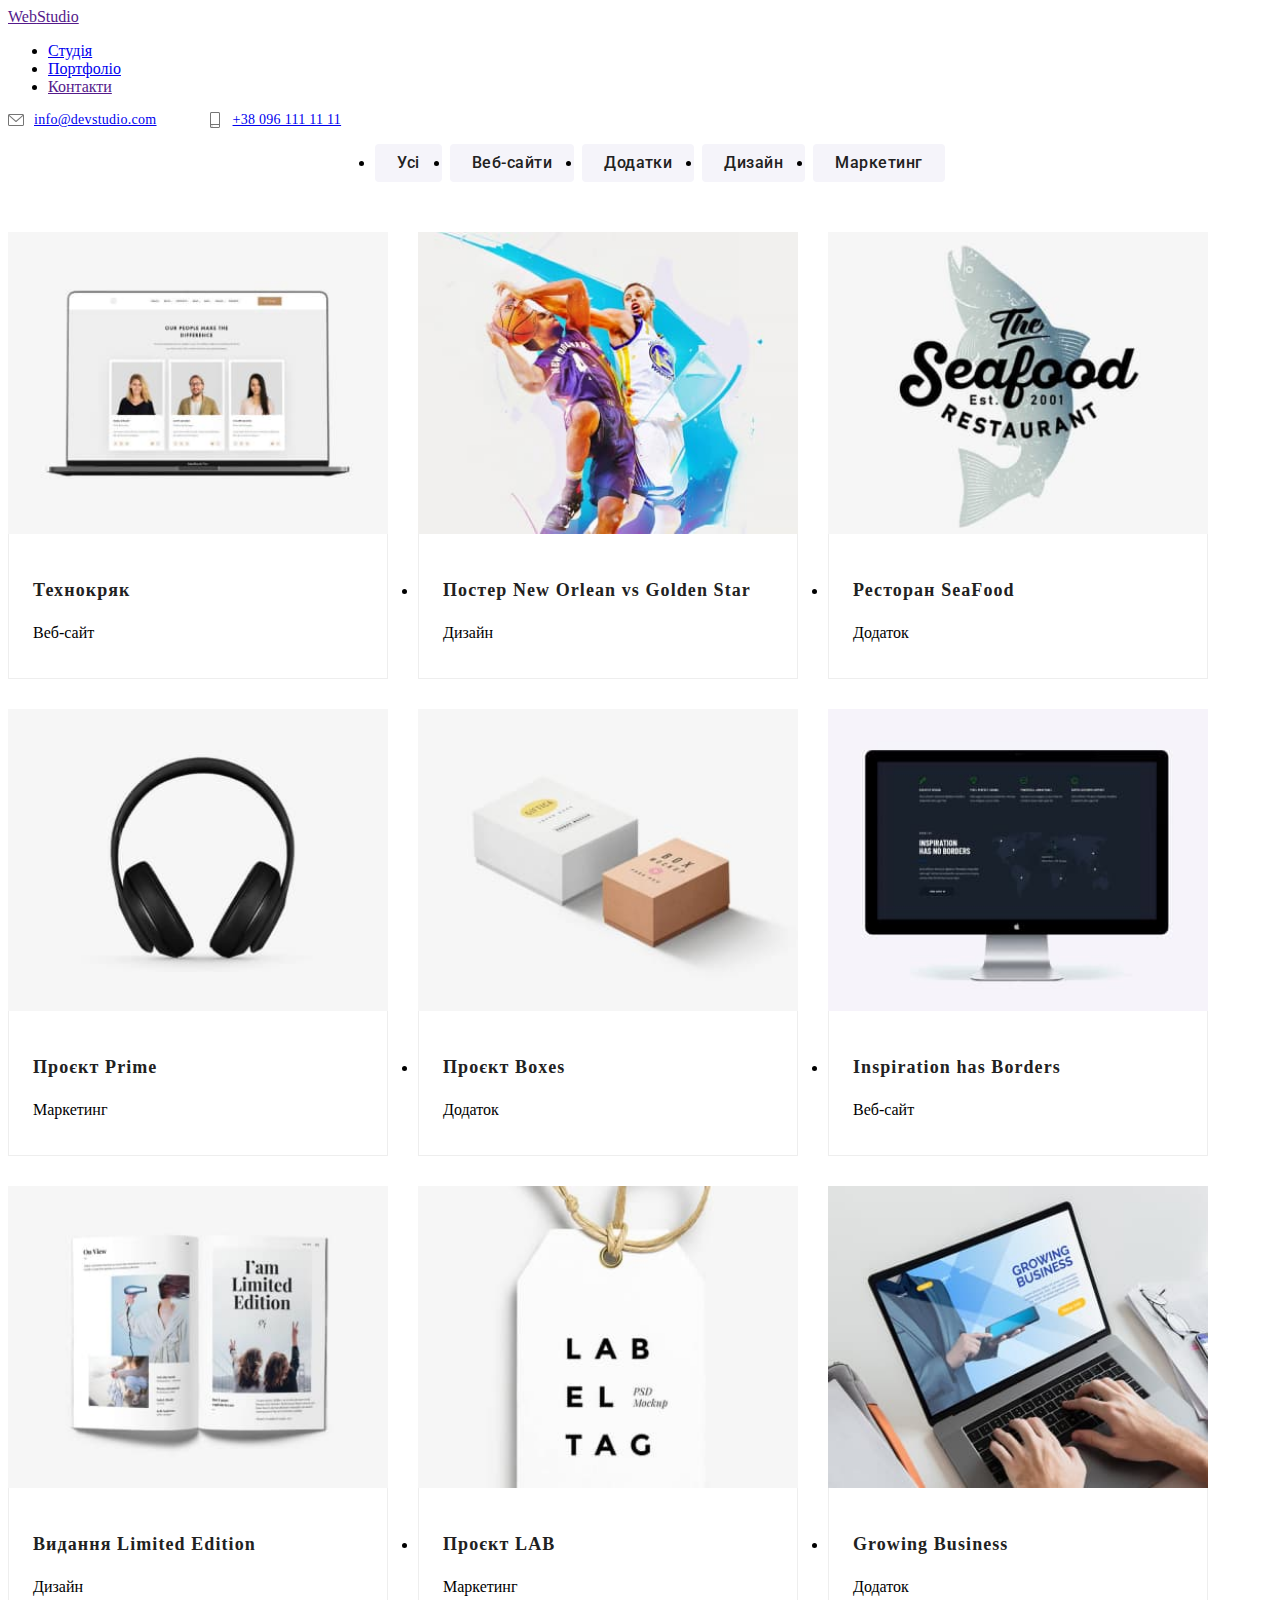
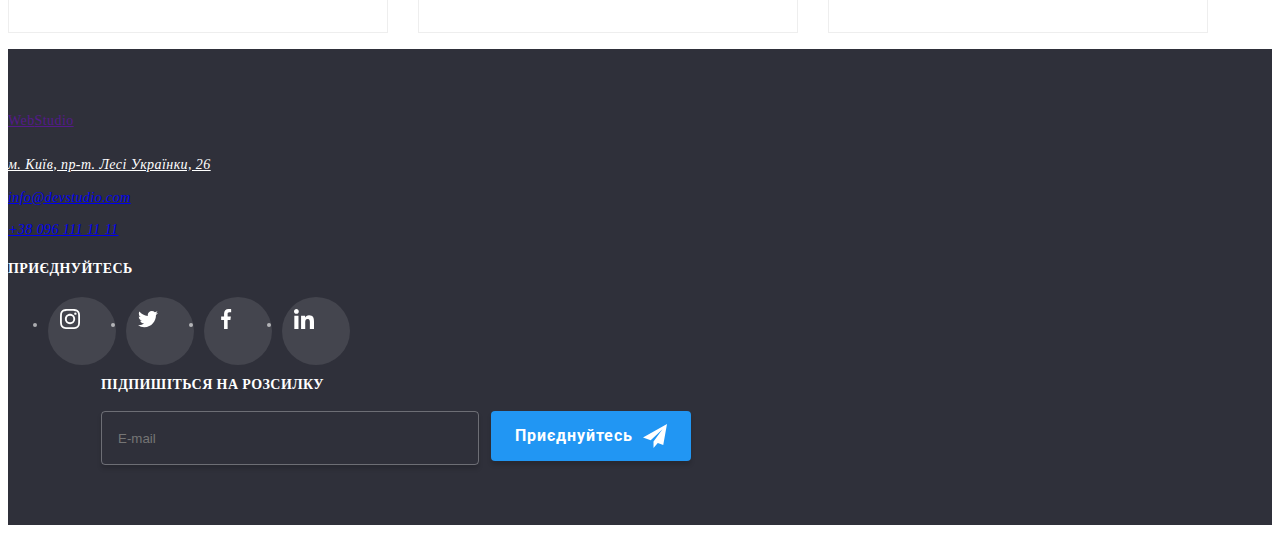
==== portfolio.html @ 73d80f44 "Домашнє завдання в процесі виконання. Перенесено до scss-файлів стилі головної сторінки. Не готові с" ====
<!DOCTYPE html>
<html lang="uk">
  <head>
    <meta charset="UTF-8" />
    <meta http-equiv="X-UA-Compatible" content="IE=edge" />
    <meta name="viewport" content="width=device-width, initial-scale=1.0" />
    <title>Портфоліо</title>
    <link rel="stylesheet" href="./css/style.css" />
    <link rel="preconnect" href="https://fonts.googleapis.com" />
    <link rel="preconnect" href="https://fonts.gstatic.com" crossorigin />
    <link
      rel="stylesheet"
      href="https://cdnjs.cloudflare.com/ajax/libs/modern-normalize/1.1.0/modern-normalize.min.css"
      integrity="sha512-wpPYUAdjBVSE4KJnH1VR1HeZfpl1ub8YT/NKx4PuQ5NmX2tKuGu6U/JRp5y+Y8XG2tV+wKQpNHVUX03MfMFn9Q=="
      crossorigin="anonymous"
      referrerpolicy="no-referrer"
    />
    <link
      href="https://fonts.googleapis.com/css2?family=Raleway:wght@700&family=Roboto:wght@400;500;700;900&display=swap"
      rel="stylesheet"
    />
  </head>
  <body>
    <header class="main-header">
      <div class="container container-header">
        <nav class="nav-container">
          <a href="" class="logo user-links"
            ><span class="logo-start">Web</span>Studio</a
          >
          <ul class="user-list nav-links">
            <li class="nav-item">
              <a class="user-links nav-link" href="./index.html">Студія</a>
            </li>
            <li class="nav-item">
              <a class="user-links nav-link active" href="./portfolio.html"
                >Портфоліо</a
              >
            </li>
            <li class="nav-item">
              <a class="user-links nav-link" href="">Контакти</a>
            </li>
          </ul>
        </nav>
        <aside class="contacts">
          <a class="user-links contact" href="mailto:info@devstudio.com">
            <svg class="nav-icon envelope" width="16" height="16">
              <use href="./images/icon.svg#icon-envelope"></use>
            </svg>
            info@devstudio.com
          </a>
          <a class="user-links contact" href="tel:+380961111111">
            <svg class="nav-icon smartphone" width="16" height="16">
              <use href="./images/icon.svg#icon-smartphone"></use>
            </svg>
            +38 096 111 11 11</a
          >
        </aside>
      </div>
    </header>
    <main>
      <section class="section portfolio">
        <div class="container">
          <ul class="user-list filters">
            <li class="filter">
              <button type="button" class="btn-filter">Усі</button>
            </li>
            <li class="filter">
              <button type="button" class="btn-filter">Веб-сайти</button>
            </li>
            <li class="filter">
              <button type="button" class="btn-filter">Додатки</button>
            </li>
            <li class="filter">
              <button type="button" class="btn-filter">Дизайн</button>
            </li>
            <li class="filter">
              <button type="button" class="btn-filter">Маркетинг</button>
            </li>
          </ul>
          <ul class="user-list portfolio-cards">
            <li class="portfolio-card">
              <div class="portfolio-img">
                <img src="./images/img.jpg" alt="Технокряк" />
                <div class="more-information">
                  <p>
                    Ресурс пропонує комплексні пропозиції з різним рівнем
                    функціоналу та сервісів. Все це дозволить відвідувачу
                    отримати вичерпні відомості про компанію чи приватну особу.
                  </p>
                </div>
              </div>
              <div class="portfolio-card-item">
                <h3 class="card-header">Технокряк</h3>
                <p class="description">Веб-сайт</p>
              </div>
            </li>

            <li class="portfolio-card">
              <div class="portfolio-img">
                <img
                  src="./images/img(1).jpg"
                  alt="Постер New Orlean vs Golden Star"
                />
                <div class="more-information">
                  <p>
                    Ресурс пропонує комплексні пропозиції з різним рівнем
                    функціоналу та сервісів. Все це дозволить відвідувачу
                    отримати вичерпні відомості про компанію чи приватну особу.
                  </p>
                </div>
              </div>
              <div class="portfolio-card-item">
                <h3 class="card-header">Постер New Orlean vs Golden Star</h3>
                <p class="description">Дизайн</p>
              </div>
            </li>

            <li class="portfolio-card">
              <div class="portfolio-img">
                <img src="./images/img(2).jpg" alt="Ресторан SeaFood" />
                <div class="more-information">
                  <p>
                    Ресурс пропонує комплексні пропозиції з різним рівнем
                    функціоналу та сервісів. Все це дозволить відвідувачу
                    отримати вичерпні відомості про компанію чи приватну особу.
                  </p>
                </div>
              </div>
              <div class="portfolio-card-item">
                <h3 class="card-header">Ресторан SeaFood</h3>
                <p class="description">Додаток</p>
              </div>
            </li>

            <li class="portfolio-card">
              <div class="portfolio-img">
                <img src="./images/img(3).jpg" alt="Проєкт Prime" />
                <div class="more-information">
                  <p>
                    Ресурс пропонує комплексні пропозиції з різним рівнем
                    функціоналу та сервісів. Все це дозволить відвідувачу
                    отримати вичерпні відомості про компанію чи приватну особу.
                  </p>
                </div>
              </div>
              <div class="portfolio-card-item">
                <h3 class="card-header">Проєкт Prime</h3>
                <p class="description">Маркетинг</p>
              </div>
            </li>

            <li class="portfolio-card">
              <div class="portfolio-img">
                <img src="./images/img(4).jpg" alt="Проєкт Boxes" />
                <div class="more-information">
                  <p>
                    Ресурс пропонує комплексні пропозиції з різним рівнем
                    функціоналу та сервісів. Все це дозволить відвідувачу
                    отримати вичерпні відомості про компанію чи приватну особу.
                  </p>
                </div>
              </div>
              <div class="portfolio-card-item">
                <h3 class="card-header">Проєкт Boxes</h3>
                <p class="description">Додаток</p>
              </div>
            </li>

            <li class="portfolio-card">
              <div class="portfolio-img">
                <img src="./images/img(5).jpg" alt="Inspiration has Borders" />
                <div class="more-information">
                  <p>
                    Ресурс пропонує комплексні пропозиції з різним рівнем
                    функціоналу та сервісів. Все це дозволить відвідувачу
                    отримати вичерпні відомості про компанію чи приватну особу.
                  </p>
                </div>
              </div>
              <div class="portfolio-card-item">
                <h3 class="card-header">Inspiration has Borders</h3>
                <p class="description">Веб-сайт</p>
              </div>
            </li>

            <li class="portfolio-card">
              <div class="portfolio-img">
                <img src="./images/img(6).jpg" alt="Видання Limited Edition" />
                <div class="more-information">
                  <p>
                    Ресурс пропонує комплексні пропозиції з різним рівнем
                    функціоналу та сервісів. Все це дозволить відвідувачу
                    отримати вичерпні відомості про компанію чи приватну особу.
                  </p>
                </div>
              </div>
              <div class="portfolio-card-item">
                <h3 class="card-header">Видання Limited Edition</h3>
                <p class="description">Дизайн</p>
              </div>
            </li>

            <li class="portfolio-card">
              <div class="portfolio-img">
                <img src="./images/img(8).jpg" alt="Проєкт LAB" />
                <div class="more-information">
                  <p>
                    Ресурс пропонує комплексні пропозиції з різним рівнем
                    функціоналу та сервісів. Все це дозволить відвідувачу
                    отримати вичерпні відомості про компанію чи приватну особу.
                  </p>
                </div>
              </div>
              <div class="portfolio-card-item">
                <h3 class="card-header">Проєкт LAB</h3>
                <p class="description">Маркетинг</p>
              </div>
            </li>

            <li class="portfolio-card">
              <div class="portfolio-img">
                <img src="./images/img(7).jpg" alt="Growing Business" />
                <div class="more-information">
                  <p>
                    Ресурс пропонує комплексні пропозиції з різним рівнем
                    функціоналу та сервісів. Все це дозволить відвідувачу
                    отримати вичерпні відомості про компанію чи приватну особу.
                  </p>
                </div>
              </div>
              <div class="portfolio-card-item">
                <h3 class="card-header">Growing Business</h3>
                <p class="description">Додаток</p>
              </div>
            </li>
          </ul>
        </div>
      </section>
    </main>
    <footer class="footer">
      <div class="container">
        <div class="adress">
          <a href="" class="logo footer-logo user-links"
            ><span class="logo-start">Web</span
            ><span class="logo-footer-end">Studio</span></a
          >
          <address>
            <a href="" class="footer-location user-links"
              >м. Київ, пр-т. Лесі Українки, 26</a
            >
            <a
              class="user-links contact footer-email"
              href="mailto:info@devstudio.com"
              >info@devstudio.com</a
            >
            <a class="user-links contact footer-tel" href="tel:+380961111111"
              >+38 096 111 11 11</a
            >
          </address>
        </div>
        <div class="social">
          <h4 class="social-header">Приєднуйтесь</h4>
          <ul class="user-list social-media-footer">
            <li>
              <a
                href=""
                class="user-links footer-media"
                target="_blank"
                rel="nofollow"
              >
                <svg class="social-icon">
                  <use href="./images/icon.svg#icon-instagram-2"></use>
                </svg>
              </a>
            </li>
            <li>
              <a
                href=""
                class="user-links footer-media"
                target="_blank"
                rel="nofollow"
              >
                <svg class="social-icon">
                  <use href="./images/icon.svg#icon-twitter-1"></use>
                </svg>
              </a>
            </li>
            <li>
              <a
                href=""
                class="user-links footer-media"
                target="_blank"
                rel="nofollow"
              >
                <svg class="social-icon">
                  <use href="./images/icon.svg#icon-facebook-1"></use>
                </svg>
              </a>
            </li>
            <li>
              <a
                href=""
                class="user-links footer-media"
                target="_blank"
                rel="nofollow"
              >
                <svg class="social-icon">
                  <use href="./images/icon.svg#icon-linkedin-1"></use>
                </svg>
              </a>
            </li>
          </ul>
        </div>
        <form name="join-us" autocomplete="on" novalidate method="post">
          <label for="e-mail">Підпишіться на розсилку</label>
          <div class="join-us-container">
            <input
              id="e-mail"
              name="e-mail"
              type="e-mail"
              placeholder="E-mail"
            />
            <button class="join-us-btn" type="submit">
              Приєднуйтесь
              <svg class="send-icon">
                <use href="./images/icon.svg#icon-send"></use>
              </svg>
            </button>
          </div>
        </form>
      </div>
    </footer>
    <script src="./js/modal.js"></script>
  </body>
</html>
---- css/style.css ----
:root{
    --font-color-header: #212121;
    --font-color-text: #757575;
    --font-color-footer-location: #FFFFFF;
    --font-color-footer-contacts: rgba(255,255,255,.6);
    --font-color-hower: #2196F3;
    --font-color-hower-btn: #FFFFFF;
    --hero-font-color: #FFFFFF;
    --header-background-color: #FFFFFF;
    --main-background-color: #FFFFFF;
    --main-background-color-aditional: #F5F4FA;
    --hero-backround-color: #2F303A;
    --footer-background-color: #2F303A;
    --filter-btn-background-color: #F5F4FA;
    --filter-btn-hower-background: #2196F3;
    --portfolio-set-gap: 30px;
    --transition-duration: 250ms;
    --transition-timing-function: cubic-bezier(0.4, 0, 0.2, 1);
}
/* body{
    font-family: 'Roboto', 'Raleway', 'Times New Roman', sans-serif;
    color: var(--font-color-text);
    background-color: var(--main-background-color);
}
h1, h2, h3, h4, h5, h6 {
    margin: 0;
}
p{
    margin: 0;
    padding: 0;
}
img{
    display: block;
    max-width: 100%;
} */
/* .container{
    width: 1200px;
    margin: 0 auto;
    display: flex;
    padding: 0 15px;
}
.section{
    padding: 94px 0;
} */


/* Remove default style */
/* .user-links{
    text-decoration: none;
    color: inherit;
    font-style: normal;
}
.user-list{
    margin-top: 0;
    margin-bottom: 0;
    list-style: none;
    color: inherit;
    padding: 0;
} */
/* Main-header */
/* .main-header{
    background-color: var(--header-background-color);
    border-bottom: 1px solid #ECECEC;
}
.container-header{
    align-items: center;
    justify-content: space-between;
}
.nav-container{
    display: flex;
    align-items: center;
} */

/* .logo{
    width: 145px;
    color: #000000;
    font-family: 'Raleway';
    font-style: normal;
    font-weight: 700;
    font-size: 26px;
    line-height: 1.14;
    letter-spacing: 0.03em;
}
.logo-start{
    color: #2196F3;
} */
/* .nav-links{
    margin-left: 93px;
    padding-left: 0;
    display: flex;
    min-width: 281px;
    justify-content: space-between;
    align-items: center;
    color: var(--font-color-header);
    font-weight: 500;
    font-size: 14px;
    line-height: 1.14;
    letter-spacing: 0.02em;
} */

/* .nav-link{
    display: inline-block;
    padding-top: 32px;
    padding-bottom: 32px;
}
.nav-link.active{
    position: relative;
}
.nav-link{
    transition-property: color;
    transition-duration: var(--transition-duration);
    transition-timing-function: var(--transition-timing-function);
} */

/* .nav-container .nav-link.active::after{
    content: '';
    position: absolute;
    display: block;
    bottom: -1px;
    height: 4px;
    width: 100%;
    border-radius: 2px;
    background-color: var(--font-color-hower);

    animation-name: nav-line;
    animation-duration: var(--transition-duration);
    animation-timing-function: var(--transition-timing-function);
} */

/* .user-list.nav-links .nav-item:not(:last-child){
    margin-right: 50px;
} */
.contacts{
    display: flex;
    color: var(--font-color-text);
    font-style: normal;
    font-weight: 500;
    font-size: 14px;
    line-height: 1.14px;
    letter-spacing: 0.02em;
}

.contacts>.user-links.contact {
    display: flex;
    justify-content: center;
    align-items: center;
    gap: 10px;

    transition-property: color;
    transition-duration: var(--transition-duration);
    transition-timing-function: var(--transition-timing-function);
}

.nav-icon {
    fill: #757575;

    transition-property: fill;
    transition-duration: var(--transition-duration);
    transition-timing-function: var(--transition-timing-function);
}

.contacts>.user-links.contact:hover .nav-icon, .contacts>.user-links.contact:focus .nav-icon {
    fill: var(--font-color-hower);
}

.contacts .user-links.contact:not(:last-child){
    margin-right: 50px;
}
.contact:hover, .contact:focus, .nav-link:hover, .nav-link:focus, .location:hover,
.location:focus,
.contact:hover,
.contact:focus{
    color: var(--font-color-hower)
}
/* Main page main */
.header{
    color: var(--font-color-header);
    font-size: 36px;
    line-height: 1.166;
    text-align: center;
    letter-spacing: 0.03em;
}
/* hero */
.hero{
    height: 600px;
    max-width: 1600px;
    margin: 0 auto;
    background-color: #C4C4C4;
    background-image: linear-gradient(rgba(47, 48, 58, 0.4), rgba(47, 48, 58, 0.4)), url(../images/hero.jpg);
    background-repeat: no-repeat;
    background-size: cover;
    background-position: center;
    color: var(--hero-font-color);
    font-weight: 900;
    font-size: 44px;
    line-height: 1.364;
    text-align: center;
    letter-spacing: 0.06em;
    text-transform: uppercase;
}
.hero.section{
    padding-bottom: 200px;
    padding-top: 200px;
}
.hero .container{
    flex-direction: column;
    align-items: center;
}
.hero .hero-title{
    margin-bottom: 30px;
}
.btn-hero {
    width: max-content;
    padding: 10px 32px;
    background-color: #2196F3;
    color: #FFFFFF;
    font-weight: 700;
    font-size: 16px;
    line-height: 1.875;
    letter-spacing: 0.06em;
    cursor: pointer;
    border: none;
    border-radius: 4px;
}

/* kinds */
.kind-image{
    background-color: var(--main-background-color-aditional);
    border-radius: 4px;
    margin-bottom: 30px;
    height: 120px;
    display: flex;
    justify-content: center;
    align-items: center;
}
.kinds{
    background-color: var(--main-background-color);
}
.kinds .container{
    flex-direction: column;
}
.kinds-container{
    display: flex;
    margin: 0 auto;
}
.kinds-container .kind:not(:last-child){
    margin-right: 30px;
}
.kind{
    width: 270px;
}
/* .kind-header{
    color: var(--font-color-header); */
    /* padding-bottom: 10px; */
    /* font-size: 14px;
    line-height: 1.14;
    letter-spacing: 0.03em;
    text-transform: uppercase;
} */
.kind-item{
    font-size: 14px;
    line-height: 1.71;
    letter-spacing: 0.03em;
}
/* What are we doing */
.works.section{
    padding-top: 0;
}
.works.section .container{
    flex-direction: column;
}
.container-works-and-teams{
    display: flex;
    margin: 0 auto;
    padding-left: 0;
}
.container-works-and-teams .work:not(:last-child){
    margin-right: 30px;
}
.works-and-teams-header{
    margin-bottom: 50px;
}
.work{
    position: relative;
}
.work > .description{
    display: flex;
    align-items: center;
    justify-content: center;
    width: 100%;
    position: absolute;
    bottom: 0;
    min-height: 70px;
    color: var(--font-color-hower-btn);
    background-color: rgba(47, 48, 58, 0.8);

    font-weight: 700;
    font-size: 14px;
    line-height: 16px;
    text-align: center;
    letter-spacing: 0.03em;
    text-transform: uppercase;
}
/* Our team */
.our-team-section{
    background-color: var(--main-background-color-aditional);
}
.our-team-section .container{
    flex-direction: column;
}
.worker-card{
    background-color: var(--header-background-color);
    box-shadow: 0px 1px 3px rgba(0, 0, 0, 0.12), 0px 1px 1px rgba(0, 0, 0, 0.14), 0px 2px 1px rgba(0, 0, 0, 0.2);
    border-radius: 0px 0px 4px 4px;
}
.user-list.container-works-and-teams .worker-card:not(:last-child){
    margin-right: 30px;
}
.worker-info{
    padding: 30px 0;
    padding-left: 32px;
    padding-right: 32px;
}
.name{
    color: var(--font-color-header);
    font-weight: 500;
    font-size: 16px;
    line-height: 1.19;
    text-align: center;
    letter-spacing: 0.03em;
    margin-bottom: 10px;
}
.position{
    font-size: 16px;
    line-height: 1.19;
    text-align: center;
    letter-spacing: 0.03em;
    margin-bottom: 28px;
}
.social-media-bar{
    display: flex;
    gap: 10px;
}
.social-icon{
    width: 20px;
    height: 20px;
}
.worker-media{
    display: inline-block;
    width: 44px;
    height: 44px;
    fill: #AFB1B8;
    border-radius: 50%;
    padding: 12px;

    transition-property: background-color, fill;
    transition-duration: var(--transition-duration);
    transition-timing-function: var(--transition-timing-function);
}
.worker-media:hover{
    fill: var(--font-color-hower-btn);
    background-color: var(--filter-btn-hower-background);
}
/* clients */
.clients-container{
    flex-direction: column;
    align-items: center;
}
.clients-logo-list{
    display: flex;
    gap: 30px;
}
.client-logo{
    display: flex;
    justify-content: center;
    align-items: center;
    height: 92px;
    width: 170px;
    border: rgba(175, 177, 184, 1) solid 1px;
    border-radius: 4px;
    fill: #AFB1B8;

    transition-property: fill, border;
    transition-duration: var(--transition-duration);
    transition-timing-function: var(--transition-timing-function);
}
.clients-logo-list > .client-logo:not(:last-child){
    margin-right: 30px;
}
.client-logo:hover, .client-logo:focus{
    fill: #2196F3;
    border: rgba(33, 150, 243, 1) solid 1px;
}
/* footer */
.footer{
    background-color: var(--footer-background-color);
    padding-top: 60px;
    padding-bottom: 60px;
    color: var(--font-color-footer-contacts);
    font-style: normal;
    font-size: 14px;
    line-height: 1.71;
    letter-spacing: 0.03em;
}
.footer .adress{
    flex-direction: column;
    margin-right: 70px;
}
.footer-logo{
    display: inline-block;
    margin-bottom: 20px;
}
/* .logo-footer-end{
    color: #FFFFFF;
} */

.footer .contact{
    transition-property: color;
    transition-duration: var(--transition-duration);
    transition-timing-function: var(--transition-timing-function);
}

.footer-location {
    display: block;
    color: var(--font-color-footer-location);
    margin-bottom: 9px;
}

.footer-email{
    display: block;
    margin-bottom: 9px;
}
.footer-tel{
    display: block;
}
.social-header{
    color: var(--font-color-footer-location);
    font-weight: 700;
    font-size: 14px;
    line-height: 1.14;
    letter-spacing: 0.03em;
    text-transform: uppercase;
    margin-bottom: 20px;
}
.user-list.social-media-footer{
    display: flex;
    gap: 10px;
}
.footer-media>.social-icon{
    fill: var(--font-color-footer-location);
}
.user-links.footer-media{
    display: inline-block;
    padding: 12px;
    cursor: pointer;
    width: 44px;
    height: 44px;
    background-color: rgba(255, 255, 255, 0.1);
    border-radius: 50%;

    transition-property: background-color;
    transition-duration: var(--transition-duration);
    transition-timing-function: var(--transition-timing-function);
}
.user-links.footer-media:hover{
    background-color: #2196F3;
}


[name=join-us]{
    display: flex;
    flex-direction: column;
    margin-left: 93px;
}

[name=join-us] > [for=e-mail]{
    font-weight: 700;
    font-size: 14px;
    line-height: 0.875;
    letter-spacing: 0.03em;
    text-transform: uppercase;
    color: var(--font-color-footer-location);
    margin-bottom: 20px;
}

.join-us-container > [name=e-mail]{
    width: 358px;
    height: 50px;
    background-color: inherit;
    border: 1px solid rgba(255, 255, 255, 0.3);
    box-shadow: 0px 4px 4px rgba(0, 0, 0, 0.15);
    border-radius: 4px;
    padding-left: 16px;
    color: var(--font-color-footer-location);
}

.join-us-container{
    display: flex;
    gap: 12px;
}

.join-us-btn{
    display: flex;
    justify-content: center;
    align-items: center;
    gap: 10px;
    width: 200px;
    height: 50px;

    font-family: 'Roboto';
    font-weight: 700;
    font-size: 16px;
    line-height: 1.88;
    letter-spacing: 0.06em;

    background-color: var(--filter-btn-hower-background);
    color: var(--font-color-footer-location);

    box-shadow: 0px 4px 4px rgba(0, 0, 0, 0.15);
    border: none;
    border-radius: 4px;

    cursor: pointer;
}

.send-icon{
    fill: var(--font-color-footer-location);
    width: 24px;
    height: 24px;
}

/* Portfilio main*/
.portfolio .container{
    flex-direction: column;
}
.filters{
    display: flex;
    justify-content: center;
    margin-bottom: 50px;
}
.btn-filter{
    background-color: var(--filter-btn-background-color);
    color: var(--font-color-header);
    cursor: pointer;
    font-family: 'Roboto';
    font-style: normal;
    font-weight: 500;
    font-size: 16px;
    line-height: 1.62;
    text-align: center;
    letter-spacing: 0.03em;
    border: none;
    border-radius: 4px;
    padding: 6px 22px;

    transition-property: background-color, color, box-shadow;
    transition-duration: var(--transition-duration);
    transition-timing-function: var(--transition-timing-function);
}

.filters .filter:not(:last-child){
    margin-right: 8px;
}

.btn-filter:hover, .btn-filter:focus{
    background-color: var(--filter-btn-hower-background);
    color: #FFFFFF;
    box-shadow: 0px 3px 1px rgba(0, 0, 0, 0.1), 0px 1px 2px rgba(0, 0, 0, 0.08), 0px 2px 2px rgba(0, 0, 0, 0.12);
}

.portfolio-cards{
    display: flex;
    flex-wrap: wrap;
    padding: 0;
    width: 1200px;
}
.portfolio-card{
    flex-basis: calc((100% - var(--portfolio-set-gap)*2) / 3);
    margin-right: var(--portfolio-set-gap);
    margin-bottom: var(--portfolio-set-gap);

    transition-property: box-shadow;
    transition-duration: var(--transition-duration);
    transition-timing-function: var(--transition-timing-function);
}
.portfolio-card img{
    display: block;
    width: 100%;
    object-fit: cover;
}

.portfolio-img{
    position: relative;
    overflow: hidden;
}
.more-information{
    position: absolute;
    bottom: 0;

    transform: translateY(100%);

    display: flex;
    justify-content: center;
    align-items: center;

    padding: 0 24px;
    width: 100%;
    height: 100%;
    background-color: rgba(33, 150, 243, 0.9);

    transition-property: transform;
    transition-duration: var(--transition-duration);
    transition-timing-function: var(--transition-timing-function);
}
.more-information > p{
    font-size: 18px;
    line-height: 1.56;
    letter-spacing: 0.03em;
    color: #FFFFFF;
}
.portfolio-card:hover, .portfolio-card:focus{
    box-shadow: 0px 1px 1px rgba(0, 0, 0, 0.12), 0px 4px 4px rgba(0, 0, 0, 0.06), 1px 4px 6px rgba(0, 0, 0, 0.16);
}

.portfolio-card:hover .more-information,
.portfolio-card:focus .more-information{
    transform: translateY(0);
}

.portfolio-card:nth-child(3n){
    margin-right: 0;
}
.portfolio-card:nth-child(n + 7){
    margin-bottom: 0;
}
.portfolio-card-item{
    padding: 20px 24px;
    background-color: #FFFFFF;
    border-bottom: 1px solid #EEEEEE;
    border-left: 1px solid #EEEEEE;
    border-right: 1px solid #EEEEEE;
}
.card-header{
    color: var(--font-color-header);
    font-size: 18px;
    line-height: 2;
    letter-spacing: 0.06em;
    margin-bottom: 4px;
}
.card-description{
    font-size: 16px;
    line-height: 1.88;
    letter-spacing: 0.03em;
}

/* Back-drop */

/* .back-drop {
    position: fixed;
    top: 0;
    left: 0;

    opacity: 1;
    width: 100%;
    height: 100%;
    background-color: rgba(0, 0, 0, 0.2);
    transition-property: opacity;
    transition-duration: var(--transition-duration);
    transition-timing-function: var(--transition-timing-function);

} */

/* .is-hidden {
    visibility: hidden;
    opacity: 0;
    pointer-events: none;

    transition-property: opacity, visibility;
    transition-duration: var(--transition-duration);
    transition-timing-function: var(--transition-timing-function);
} */

/* Modalwindows */

/* .back-drop.is-hidden > .modal{
    transform: translate(-50%, -50%) scale(1.5);
    opacity: 0;
    transition-property: opacity, transform;
    transition-duration: var(--transition-duration);
    transition-timing-function: var(--transition-timing-function);

} */
/* .modal {
    position: absolute;

    top: 50%;
    left: 50%;
    transform: translate(-50%, -50%) scale(1);

    width: 528px;
    height: 581px;

    background-color: #FFFFFF;

    transition-property: transform, opacity;
    transition-duration: var(--transition-duration);
    transition-timing-function: var(--transition-timing-function);
    } */

.close-modal-btn {
    position: absolute;

    top: 8px;
    right: 8px;

    display: flex;
    justify-content: center;
    align-items: center;

    width: 30px;
    height: 30px;
    border-radius: 50%;
    border: 1px solid rgba(0, 0, 0, 0.1);
    background-color: #FFFFFF;

    transition-property: fill;
    transition-duration: var(--transition-duration);
    transition-timing-function: var(--transition-timing-function);

    cursor: pointer;
}

.icon-close {
    width: 11px;
    height: 11px;
}

.close-modal-btn:hover {
    fill: var(--font-color-hower);
}

[name=call-back-form]{
    display: flex;
    flex-direction: column;
    align-items: center;
    padding: 40px;
    width: 100%;
    height: 100%;
}

.form-header{
    font-weight: 700;
    font-size: 20px;
    line-height: 0.87;
    letter-spacing: 0.03em;
    color: var(--font-color-header);
    margin-bottom: 12px;
}

.call-back-inputs{
    width: 100%;
    margin-bottom: 20px;
}

.input-item{
    position: relative;
    margin-top: 4px;
    margin-bottom: 10px;
}

.call-back-input{
    width: 100%;
    height: 40px;

    padding-left: 42px;

    border: 1px solid rgba(33, 33, 33, 0.2);
    border-radius: 4px;

    transition-property: border;
    transition-duration: var(--transition-duration);
    transition-timing-function: var(--transition-timing-function);
}

.call-back-icon{
    position: absolute;
    top: 11px;
    left: 12px;
    width: 18px;
    height: 18px;
    
    transition-property: fill;
    transition-duration: var(--transition-duration);
    transition-timing-function: var(--transition-timing-function);
}

.call-back-inputs > textarea{
    min-height: 120px;
    max-height: 130px;
    padding: 12px 16px;
    margin-top: 4px;
    margin-bottom: 0;
    resize: vertical;
}

.confirm{
    position: relative;
    display: block;
    padding-left: 24.38px;
    text-align: center;
    font-weight: 400;
    font-size: 14px;
    line-height: 1.71;
    letter-spacing: 0.03em;
    margin-bottom: 30px;
}

.custom-checkbox{
    position: absolute;
    left: 0;
    top: calc((23.93px - 15px) / 2);
    width: 16px;
    height: 15px;
    border: 2px solid var(--font-color-header);
    fill: var(--font-color-footer-location);
    border-radius: 2px;

    transition-property: background-color, border;
    transition-duration: var(--transition-duration);
    transition-timing-function: var(--transition-timing-function);
}

#confirm:checked ~ .custom-checkbox{
    border: none;
    background-color: var(--filter-btn-hower-background);
}

#confirm{
    -webkit-appearance: none;
    -moz-appearance: none;
    appearance: none;
}

.confirm a{
    text-decoration-line: underline;
    color: #2196F3;
}

.call-back-btn{
    display: flex;
    justify-content: center;
    align-items: center;

    cursor: pointer;
    padding: 10px 0;

    width: 200px;
    height: 50px;
    
    background: var(--filter-btn-hower-background);
    box-shadow: 0px 4px 4px rgba(0, 0, 0, 0.15);
    border: none;
    border-radius: 4px;

    font-weight: 700;
    font-size: 16px;
    line-height: 1.88;
    letter-spacing: 0.06em;
    color: var(--font-color-footer-location);

    transition-property: background-color;
    transition-duration: var(--transition-duration);
    transition-timing-function: var(--transition-timing-function);
}

.call-back-input:focus {
    outline: none;
    border: 1px solid var(--font-color-hower);
}
.call-back-input:focus + .call-back-icon{
    fill: var(--font-color-hower);
}

.call-back-btn:hover{
    background-color: #188CE8;
}
/* Animations */

@keyframes nav-line {
    0%{
        transform: scale(0);
    }
    100%{
        transform: scale(1);
    }
}
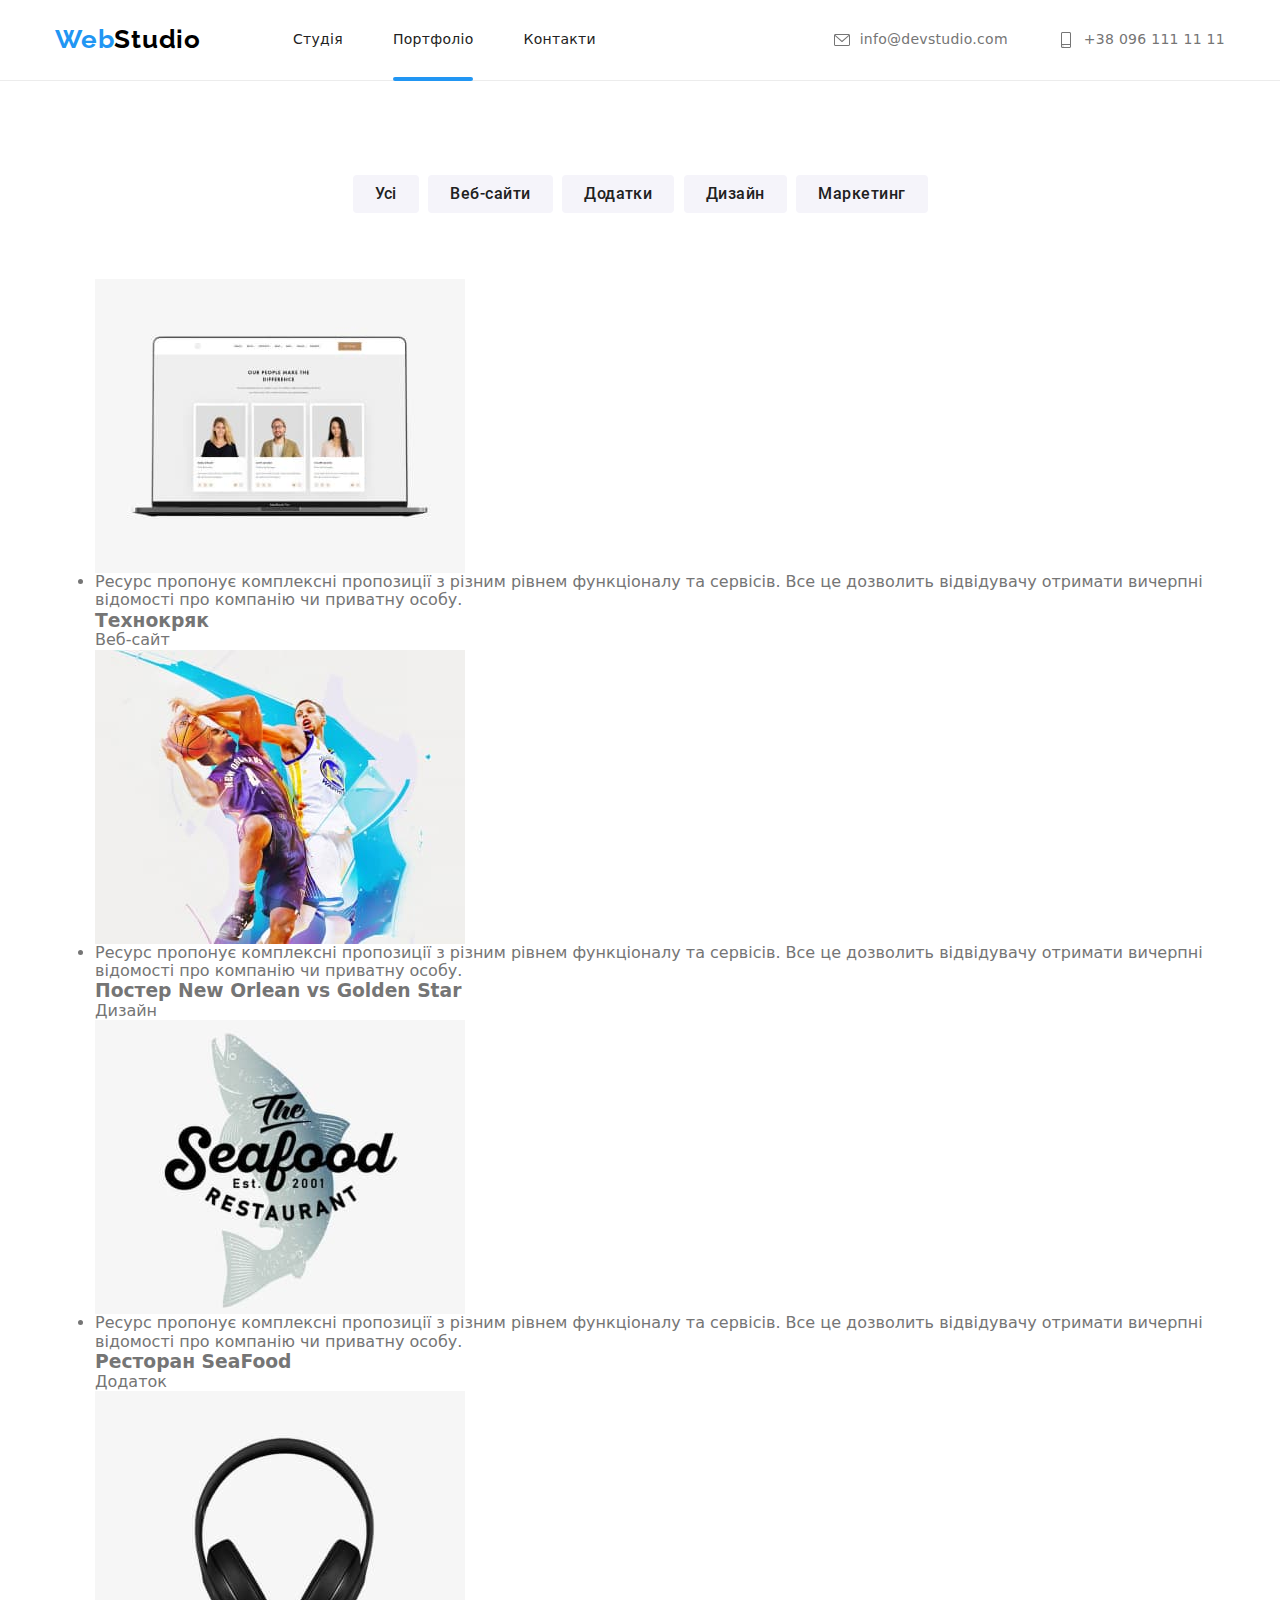
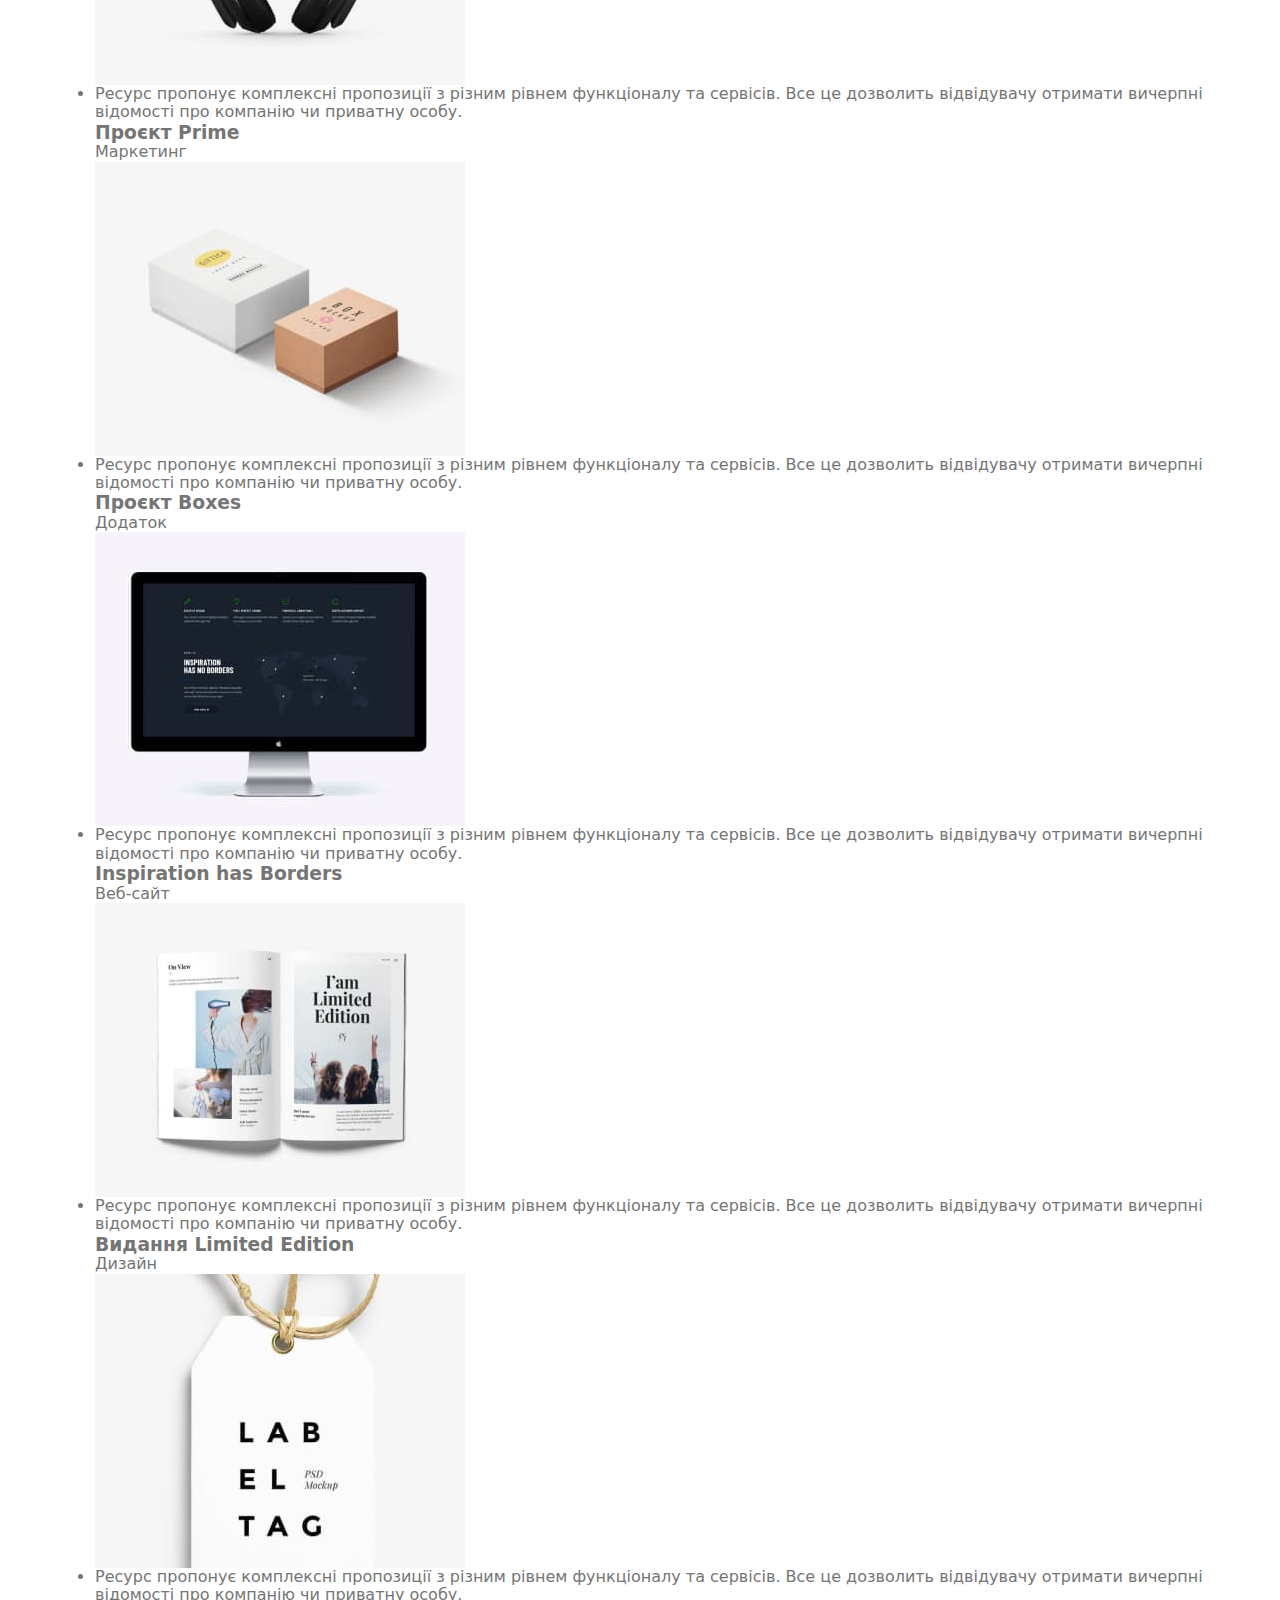
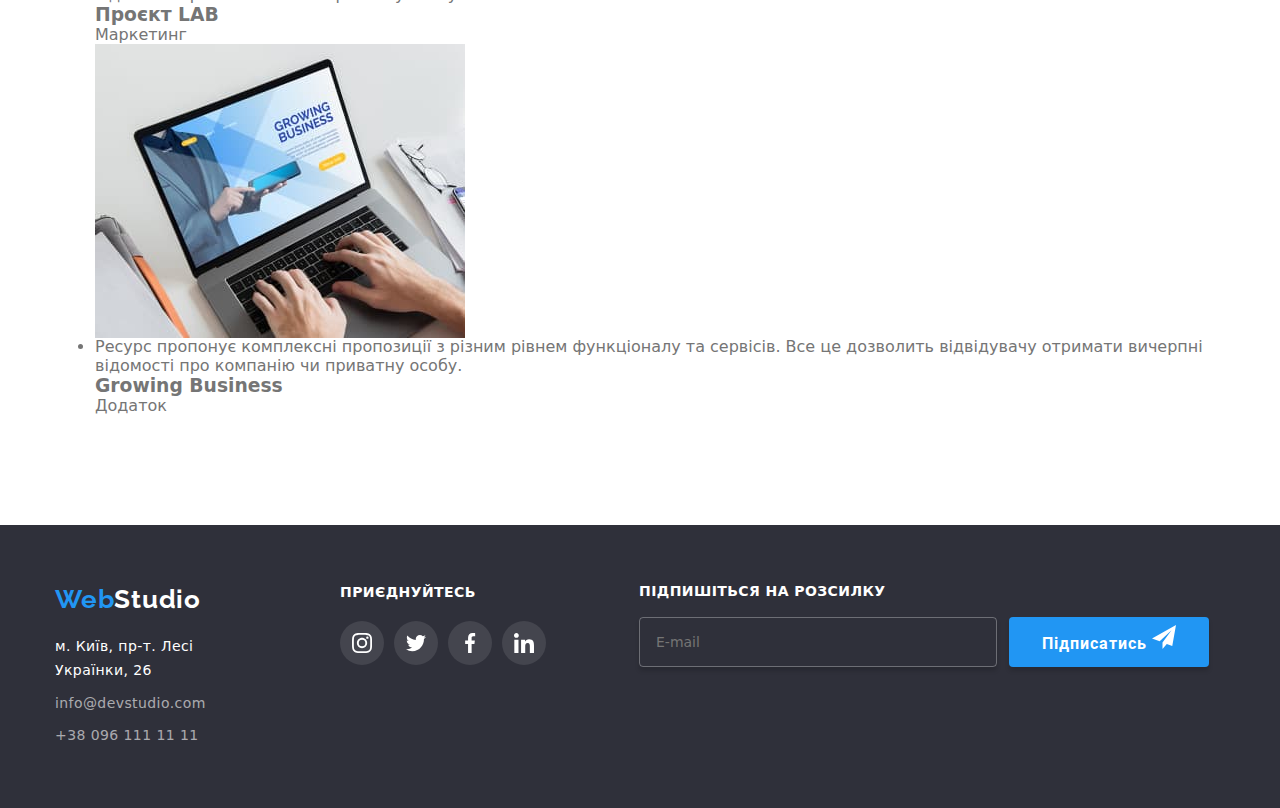
==== commit 49d0684f: "Завершено роботу над головною сторінкою. Зроблено секцію кнопок-фільтрів на сторінці портфоліо." ====
--- a/portfolio.html
+++ b/portfolio.html
@@ -5,51 +5,38 @@
     <meta http-equiv="X-UA-Compatible" content="IE=edge" />
     <meta name="viewport" content="width=device-width, initial-scale=1.0" />
     <title>Портфоліо</title>
-    <link rel="stylesheet" href="./css/style.css" />
-    <link rel="preconnect" href="https://fonts.googleapis.com" />
-    <link rel="preconnect" href="https://fonts.gstatic.com" crossorigin />
-    <link
-      rel="stylesheet"
-      href="https://cdnjs.cloudflare.com/ajax/libs/modern-normalize/1.1.0/modern-normalize.min.css"
-      integrity="sha512-wpPYUAdjBVSE4KJnH1VR1HeZfpl1ub8YT/NKx4PuQ5NmX2tKuGu6U/JRp5y+Y8XG2tV+wKQpNHVUX03MfMFn9Q=="
-      crossorigin="anonymous"
-      referrerpolicy="no-referrer"
-    />
-    <link
-      href="https://fonts.googleapis.com/css2?family=Raleway:wght@700&family=Roboto:wght@400;500;700;900&display=swap"
-      rel="stylesheet"
-    />
+    <link rel="stylesheet" href="./css/main.min.css" />
   </head>
   <body>
-    <header class="main-header">
-      <div class="container container-header">
-        <nav class="nav-container">
-          <a href="" class="logo user-links"
-            ><span class="logo-start">Web</span>Studio</a
+    <header class="header">
+      <div class="container header__container">
+        <nav class="header__navbar">
+          <a href="" class="header__logo"
+            ><span class="header__logo--blue">Web</span>Studio</a
           >
-          <ul class="user-list nav-links">
-            <li class="nav-item">
-              <a class="user-links nav-link" href="./index.html">Студія</a>
-            </li>
-            <li class="nav-item">
-              <a class="user-links nav-link active" href="./portfolio.html"
+          <ul class="header__nav-list">
+            <li class="header__nav-item">
+              <a class="header__nav-link" href="./index.html">Студія</a>
+            </li>
+            <li class="header__nav-item">
+              <a class="header__nav-link active" href="./portfolio.html"
                 >Портфоліо</a
               >
             </li>
-            <li class="nav-item">
-              <a class="user-links nav-link" href="">Контакти</a>
+            <li class="header__nav-item">
+              <a class="header__nav-link" href="">Контакти</a>
             </li>
           </ul>
         </nav>
-        <aside class="contacts">
-          <a class="user-links contact" href="mailto:info@devstudio.com">
-            <svg class="nav-icon envelope" width="16" height="16">
+        <aside class="header__contacts">
+          <a class="header__contact" href="mailto:info@devstudio.com">
+            <svg class="header__icon">
               <use href="./images/icon.svg#icon-envelope"></use>
             </svg>
             info@devstudio.com
           </a>
-          <a class="user-links contact" href="tel:+380961111111">
-            <svg class="nav-icon smartphone" width="16" height="16">
+          <a class="header__contact" href="tel:+380961111111">
+            <svg class="header__icon">
               <use href="./images/icon.svg#icon-smartphone"></use>
             </svg>
             +38 096 111 11 11</a
@@ -58,23 +45,23 @@
       </div>
     </header>
     <main>
-      <section class="section portfolio">
-        <div class="container">
-          <ul class="user-list filters">
-            <li class="filter">
-              <button type="button" class="btn-filter">Усі</button>
-            </li>
-            <li class="filter">
-              <button type="button" class="btn-filter">Веб-сайти</button>
-            </li>
-            <li class="filter">
-              <button type="button" class="btn-filter">Додатки</button>
-            </li>
-            <li class="filter">
-              <button type="button" class="btn-filter">Дизайн</button>
-            </li>
-            <li class="filter">
-              <button type="button" class="btn-filter">Маркетинг</button>
+      <section class="section">
+        <div class="container portfolio__container">
+          <ul class="filters">
+            <li>
+              <button type="button" class="filters__btn">Усі</button>
+            </li>
+            <li>
+              <button type="button" class="filters__btn">Веб-сайти</button>
+            </li>
+            <li>
+              <button type="button" class="filters__btn">Додатки</button>
+            </li>
+            <li>
+              <button type="button" class="filters__btn">Дизайн</button>
+            </li>
+            <li>
+              <button type="button" class="filters__btn">Маркетинг</button>
             </li>
           </ul>
           <ul class="user-list portfolio-cards">
@@ -239,36 +226,33 @@
     </main>
     <footer class="footer">
       <div class="container">
-        <div class="adress">
-          <a href="" class="logo footer-logo user-links"
-            ><span class="logo-start">Web</span
-            ><span class="logo-footer-end">Studio</span></a
+        <div class="footer__about">
+          <a href="" class="footer__logo"
+            ><span class="footer__logo-start">Web</span>Studio</a
           >
-          <address>
-            <a href="" class="footer-location user-links"
+          <address class="footer__adress">
+            <a href="" class="footer__location"
               >м. Київ, пр-т. Лесі Українки, 26</a
             >
-            <a
-              class="user-links contact footer-email"
-              href="mailto:info@devstudio.com"
+            <a class="footer__contact" href="mailto:info@devstudio.com"
               >info@devstudio.com</a
             >
-            <a class="user-links contact footer-tel" href="tel:+380961111111"
+            <a class="footer__contact" href="tel:+380961111111"
               >+38 096 111 11 11</a
             >
           </address>
         </div>
-        <div class="social">
-          <h4 class="social-header">Приєднуйтесь</h4>
-          <ul class="user-list social-media-footer">
+        <div>
+          <h3 class="footer__socials-title">Приєднуйтесь</h3>
+          <ul class="footer__social-media-bar">
             <li>
               <a
                 href=""
-                class="user-links footer-media"
+                class="footer__social-media-link"
                 target="_blank"
                 rel="nofollow"
               >
-                <svg class="social-icon">
+                <svg class="footer__social-media-icon">
                   <use href="./images/icon.svg#icon-instagram-2"></use>
                 </svg>
               </a>
@@ -276,11 +260,11 @@
             <li>
               <a
                 href=""
-                class="user-links footer-media"
+                class="footer__social-media-link"
                 target="_blank"
                 rel="nofollow"
               >
-                <svg class="social-icon">
+                <svg class="footer__social-media-icon">
                   <use href="./images/icon.svg#icon-twitter-1"></use>
                 </svg>
               </a>
@@ -288,11 +272,11 @@
             <li>
               <a
                 href=""
-                class="user-links footer-media"
+                class="footer__social-media-link"
                 target="_blank"
                 rel="nofollow"
               >
-                <svg class="social-icon">
+                <svg class="footer__social-media-icon">
                   <use href="./images/icon.svg#icon-facebook-1"></use>
                 </svg>
               </a>
@@ -300,29 +284,37 @@
             <li>
               <a
                 href=""
-                class="user-links footer-media"
+                class="footer__social-media-link"
                 target="_blank"
                 rel="nofollow"
               >
-                <svg class="social-icon">
+                <svg class="footer__social-media-icon">
                   <use href="./images/icon.svg#icon-linkedin-1"></use>
                 </svg>
               </a>
             </li>
           </ul>
         </div>
-        <form name="join-us" autocomplete="on" novalidate method="post">
-          <label for="e-mail">Підпишіться на розсилку</label>
-          <div class="join-us-container">
+        <form
+          class="footer__join-us"
+          name="join-us"
+          autocomplete="on"
+          method="post"
+        >
+          <label class="footer__join-us-label" for="e-mail"
+            >Підпишіться на розсилку</label
+          >
+          <div class="footer__join-us__container">
             <input
               id="e-mail"
               name="e-mail"
-              type="e-mail"
+              type="email"
               placeholder="E-mail"
+              class="footer__join-us__input"
             />
-            <button class="join-us-btn" type="submit">
-              Приєднуйтесь
-              <svg class="send-icon">
+            <button class="footer__join-us__btn" type="submit">
+              Підписатись
+              <svg class="footer__join-us__btn__icon">
                 <use href="./images/icon.svg#icon-send"></use>
               </svg>
             </button>
--- a/css/main.min.css
+++ b/css/main.min.css
@@ -0,0 +1 @@
+/*! modern-normalize v1.1.0 | MIT License | https://github.com/sindresorhus/modern-normalize */*,::before,::after{-webkit-box-sizing:border-box;box-sizing:border-box}html{line-height:1.15;-webkit-text-size-adjust:100%;-moz-tab-size:4;-o-tab-size:4;tab-size:4}body{margin:0;font-family:system-ui,-apple-system,"Segoe UI",Roboto,Helvetica,Arial,sans-serif,"Apple Color Emoji","Segoe UI Emoji"}hr{height:0;color:inherit}abbr[title]{-webkit-text-decoration:underline dotted;text-decoration:underline dotted}b,strong{font-weight:bolder}code,kbd,samp,pre{font-family:ui-monospace,SFMono-Regular,Consolas,"Liberation Mono",Menlo,monospace;font-size:1em}small{font-size:80%}sub,sup{font-size:75%;line-height:0;position:relative;vertical-align:baseline}sub{bottom:-0.25em}sup{top:-0.5em}table{text-indent:0;border-color:inherit}button,input,optgroup,select,textarea{font-family:inherit;font-size:100%;line-height:1.15;margin:0}button,select{text-transform:none}button,[type=button],[type=reset],[type=submit]{-webkit-appearance:button}::-moz-focus-inner{border-style:none;padding:0}:-moz-focusring{outline:1px dotted ButtonText}:-moz-ui-invalid{box-shadow:none}legend{padding:0}progress{vertical-align:baseline}::-webkit-inner-spin-button,::-webkit-outer-spin-button{height:auto}[type=search]{-webkit-appearance:textfield;outline-offset:-2px}::-webkit-search-decoration{-webkit-appearance:none}::-webkit-file-upload-button{-webkit-appearance:button;font:inherit}summary{display:list-item}.is-hidden{opacity:0;pointer-events:none;-webkit-transition-property:opacity;transition-property:opacity;-webkit-transition-duration:1000ms;transition-duration:1000ms;-webkit-transition-timing-function:cubic-bezier(0.4, 0, 0.2, 1);transition-timing-function:cubic-bezier(0.4, 0, 0.2, 1)}.active{position:relative}.active::after{content:"";position:absolute;display:block;bottom:-1px;height:4px;width:100%;border-radius:2px;background-color:#2196f3;-webkit-animation-name:nav-line;animation-name:nav-line;-webkit-animation-duration:1000ms;animation-duration:1000ms;-webkit-animation-timing-function:cubic-bezier(0.4, 0, 0.2, 1);animation-timing-function:cubic-bezier(0.4, 0, 0.2, 1)}.footer__social-media-link,.footer__contact,.footer__location,.footer__logo,.our-team__media-link,.header__contact,.header__nav-link,.header__logo{text-decoration:none;color:inherit;font-style:normal}.portfolio-set,.filters,.regular-customers__clients-list,.our-team__card-set,.our-work__card-set,.qualities__card-set,.header__nav-list,.social-media-set,.footer__social-media-bar,.our-team__media-bar{margin-top:0;margin-bottom:0;list-style:none;color:inherit;padding:0}@font-face{font-family:"Roboto";font-style:normal;font-weight:400;src:url("../fonts/roboto-v30-latin_cyrillic-regular.eot");src:local(""),url("../fonts/roboto-v30-latin_cyrillic-regular.eot?#iefix") format("embedded-opentype"),url("../fonts/roboto-v30-latin_cyrillic-regular.woff2") format("woff2"),url("../fonts/roboto-v30-latin_cyrillic-regular.woff") format("woff"),url("../fonts/roboto-v30-latin_cyrillic-regular.ttf") format("truetype"),url("../fonts/roboto-v30-latin_cyrillic-regular.svg#Roboto") format("svg")}@font-face{font-family:"Roboto";font-style:normal;font-weight:500;src:url("../fonts/roboto-v30-latin_cyrillic-500.eot");src:local(""),url("../fonts/roboto-v30-latin_cyrillic-500.eot?#iefix") format("embedded-opentype"),url("../fonts/roboto-v30-latin_cyrillic-500.woff2") format("woff2"),url("../fonts/roboto-v30-latin_cyrillic-500.woff") format("woff"),url("../fonts/roboto-v30-latin_cyrillic-500.ttf") format("truetype"),url("../fonts/roboto-v30-latin_cyrillic-500.svg#Roboto") format("svg")}@font-face{font-family:"Roboto";font-style:normal;font-weight:700;src:url("../fonts/roboto-v30-latin_cyrillic-700.eot");src:local(""),url("../fonts/roboto-v30-latin_cyrillic-700.eot?#iefix") format("embedded-opentype"),url("../fonts/roboto-v30-latin_cyrillic-700.woff2") format("woff2"),url("../fonts/roboto-v30-latin_cyrillic-700.woff") format("woff"),url("../fonts/roboto-v30-latin_cyrillic-700.ttf") format("truetype"),url("../fonts/roboto-v30-latin_cyrillic-700.svg#Roboto") format("svg")}@font-face{font-family:"Roboto";font-style:normal;font-weight:900;src:url("../fonts/roboto-v30-latin_cyrillic-900.eot");src:local(""),url("../fonts/roboto-v30-latin_cyrillic-900.eot?#iefix") format("embedded-opentype"),url("../fonts/roboto-v30-latin_cyrillic-900.woff2") format("woff2"),url("../fonts/roboto-v30-latin_cyrillic-900.woff") format("woff"),url("../fonts/roboto-v30-latin_cyrillic-900.ttf") format("truetype"),url("../fonts/roboto-v30-latin_cyrillic-900.svg#Roboto") format("svg")}@font-face{font-family:"Raleway";font-style:normal;font-weight:400;src:url("../fonts/raleway-v28-latin_cyrillic-regular.eot");src:local(""),url("../fonts/raleway-v28-latin_cyrillic-regular.eot?#iefix") format("embedded-opentype"),url("../fonts/raleway-v28-latin_cyrillic-regular.woff2") format("woff2"),url("../fonts/raleway-v28-latin_cyrillic-regular.woff") format("woff"),url("../fonts/raleway-v28-latin_cyrillic-regular.ttf") format("truetype"),url("../fonts/raleway-v28-latin_cyrillic-regular.svg#Raleway") format("svg")}@font-face{font-family:"Raleway";font-style:normal;font-weight:500;src:url("../fonts/raleway-v28-latin_cyrillic-500.eot");src:local(""),url("../fonts/raleway-v28-latin_cyrillic-500.eot?#iefix") format("embedded-opentype"),url("../fonts/raleway-v28-latin_cyrillic-500.woff2") format("woff2"),url("../fonts/raleway-v28-latin_cyrillic-500.woff") format("woff"),url("../fonts/raleway-v28-latin_cyrillic-500.ttf") format("truetype"),url("../fonts/raleway-v28-latin_cyrillic-500.svg#Raleway") format("svg")}@font-face{font-family:"Raleway";font-style:normal;font-weight:700;src:url("../fonts/raleway-v28-latin_cyrillic-700.eot");src:local(""),url("../fonts/raleway-v28-latin_cyrillic-700.eot?#iefix") format("embedded-opentype"),url("../fonts/raleway-v28-latin_cyrillic-700.woff2") format("woff2"),url("../fonts/raleway-v28-latin_cyrillic-700.woff") format("woff"),url("../fonts/raleway-v28-latin_cyrillic-700.ttf") format("truetype"),url("../fonts/raleway-v28-latin_cyrillic-700.svg#Raleway") format("svg")}@font-face{font-family:"Raleway";font-style:normal;font-weight:900;src:url("../fonts/raleway-v28-latin_cyrillic-900.eot");src:local(""),url("../fonts/raleway-v28-latin_cyrillic-900.eot?#iefix") format("embedded-opentype"),url("../fonts/raleway-v28-latin_cyrillic-900.woff2") format("woff2"),url("../fonts/raleway-v28-latin_cyrillic-900.woff") format("woff"),url("../fonts/raleway-v28-latin_cyrillic-900.ttf") format("truetype"),url("../fonts/raleway-v28-latin_cyrillic-900.svg#Raleway") format("svg")}body{color:#757575;background-color:#fff}h1,h2,h3,h4,h5,h6{margin:0}p{margin:0;padding:0}img{display:block;max-width:100%}.backdrop{position:fixed;top:0;left:0;opacity:1;width:100%;height:100%;background-color:rgba(0,0,0,.2);-webkit-transition-property:opacity;transition-property:opacity;-webkit-transition-duration:1000ms;transition-duration:1000ms;-webkit-transition-timing-function:cubic-bezier(0.4, 0, 0.2, 1);transition-timing-function:cubic-bezier(0.4, 0, 0.2, 1)}.backdrop.is-hidden{opacity:0}.container{width:1200px;margin:0 auto;display:-webkit-box;display:-ms-flexbox;display:flex;padding:0 15px}.backdrop.is-hidden>.modal{-webkit-transform:translate(-50%, -50%) scale(1.5);transform:translate(-50%, -50%) scale(1.5);opacity:0;pointer-events:none;-webkit-transition-property:opacity,-webkit-transform;transition-property:opacity,-webkit-transform;transition-property:opacity,transform;transition-property:opacity,transform,-webkit-transform;-webkit-transition-duration:1000ms;transition-duration:1000ms;-webkit-transition-timing-function:cubic-bezier(0.4, 0, 0.2, 1);transition-timing-function:cubic-bezier(0.4, 0, 0.2, 1)}.modal{position:absolute;top:50%;left:50%;-webkit-transform:translate(-50%, -50%) scale(1);transform:translate(-50%, -50%) scale(1);padding:40px;width:528px;background-color:#fff;-webkit-transition-property:opacity,-webkit-transform;transition-property:opacity,-webkit-transform;transition-property:transform,opacity;transition-property:transform,opacity,-webkit-transform;-webkit-transition-duration:1000ms;transition-duration:1000ms;-webkit-transition-timing-function:cubic-bezier(0.4, 0, 0.2, 1);transition-timing-function:cubic-bezier(0.4, 0, 0.2, 1)}.modal__close-window{position:absolute;top:8px;right:8px;display:-webkit-box;display:-ms-flexbox;display:flex;-webkit-box-pack:center;-ms-flex-pack:center;justify-content:center;-webkit-box-align:center;-ms-flex-align:center;align-items:center;width:30px;height:30px;border-radius:50%;border:1px solid rgba(0,0,0,.1);background-color:#fff;-webkit-transition-property:fill;transition-property:fill;-webkit-transition-duration:1000ms;transition-duration:1000ms;-webkit-transition-timing-function:cubic-bezier(0.4, 0, 0.2, 1);transition-timing-function:cubic-bezier(0.4, 0, 0.2, 1);cursor:pointer}.modal__close-window:hover{fill:#2196f3}.modal__icon-close{width:11px;height:11px}.section{padding:94px 0}.title,.regular-customers__title,.our-team__title,.our-work__title{color:#212121;font-size:36px;line-height:1.166;text-align:center;letter-spacing:.03em}@-webkit-keyframes nav-line{0%{-webkit-transform:scale(0);transform:scale(0)}100%{-webkit-transform:scale(1);transform:scale(1)}}@keyframes nav-line{0%{-webkit-transform:scale(0);transform:scale(0)}100%{-webkit-transform:scale(1);transform:scale(1)}}.social-media-set,.footer__social-media-bar,.our-team__media-bar{display:-webkit-box;display:-ms-flexbox;display:flex;-ms-flex-wrap:wrap;flex-wrap:wrap;margin:0 auto;width:206px;gap:10px;-webkit-box-pack:justify;-ms-flex-pack:justify;justify-content:space-between}.header{border-bottom:1px solid #ececec}.header__container{-webkit-box-align:center;-ms-flex-align:center;align-items:center;-webkit-box-pack:justify;-ms-flex-pack:justify;justify-content:space-between}.header__navbar{display:-webkit-box;display:-ms-flexbox;display:flex;-webkit-box-align:center;-ms-flex-align:center;align-items:center}.header__logo{width:145px;color:#000;font-family:"Raleway";font-weight:700;font-size:26px;line-height:1.14;letter-spacing:.03em}.header__logo--blue{color:#2196f3}.header__nav-list{display:-webkit-box;display:-ms-flexbox;display:flex;-webkit-box-pack:justify;-ms-flex-pack:justify;justify-content:space-between;-webkit-box-align:center;-ms-flex-align:center;align-items:center;min-width:281px;margin-left:93px;padding-left:0;color:#212121;font-weight:500;font-size:14px;line-height:1.14;letter-spacing:.02em}.header__nav-item:not(:last-child){margin-right:50px}.header__nav-link{display:inline-block;padding-top:32px;padding-bottom:32px;-webkit-transition-property:color;transition-property:color;-webkit-transition-duration:1000ms;transition-duration:1000ms;-webkit-transition-timing-function:cubic-bezier(0.4, 0, 0.2, 1);transition-timing-function:cubic-bezier(0.4, 0, 0.2, 1)}.header__nav-link:hover,.header__nav-link:focus{color:#2196f3}.header__contacts{display:-webkit-box;display:-ms-flexbox;display:flex;color:#757575;font-weight:500;font-size:14px;line-height:1.14px;letter-spacing:.02em}.header__contact{display:-webkit-box;display:-ms-flexbox;display:flex;-webkit-box-pack:center;-ms-flex-pack:center;justify-content:center;-webkit-box-align:center;-ms-flex-align:center;align-items:center;gap:10px;-webkit-transition-property:color;transition-property:color;-webkit-transition-duration:1000ms;transition-duration:1000ms;-webkit-transition-timing-function:cubic-bezier(0.4, 0, 0.2, 1);transition-timing-function:cubic-bezier(0.4, 0, 0.2, 1)}.header__contact:hover,.header__contact:focus{color:#2196f3}.header__contact:hover>.header__icon,.header__contact:focus>.header__icon{fill:#2196f3}.header__contact:not(:last-child){margin-right:50px}.header__icon{fill:#757575;width:16px;height:16px;-webkit-transition-property:fill;transition-property:fill;-webkit-transition-duration:1000ms;transition-duration:1000ms;-webkit-transition-timing-function:cubic-bezier(0.4, 0, 0.2, 1);transition-timing-function:cubic-bezier(0.4, 0, 0.2, 1)}.hero{height:600px;max-width:1600px;margin:0 auto;padding-bottom:200px;padding-top:200px;background-color:#c4c4c4;background-image:-webkit-gradient(linear, left top, left bottom, from(rgba(47, 48, 58, 0.4)), to(rgba(47, 48, 58, 0.4))),url(../images/hero.jpg);background-image:linear-gradient(rgba(47, 48, 58, 0.4), rgba(47, 48, 58, 0.4)),url(../images/hero.jpg);background-repeat:no-repeat;background-size:cover;background-position:center;color:#fff;font-weight:900;font-size:44px;line-height:1.364;text-align:center;letter-spacing:.06em;text-transform:uppercase}.hero__container{-webkit-box-orient:vertical;-webkit-box-direction:normal;-ms-flex-direction:column;flex-direction:column;-webkit-box-align:center;-ms-flex-align:center;align-items:center}.hero__title{margin-bottom:30px}.hero__btn{display:block;width:216px;height:50px;font-family:"Roboto";font-weight:700;font-size:16px;line-height:1.88;letter-spacing:.06em;background-color:#2196f3;color:#fff;border:none;border-radius:4px;cursor:pointer}.qualities__card-set{display:-webkit-box;display:-ms-flexbox;display:flex;-ms-flex-wrap:wrap;flex-wrap:wrap;margin:0 auto;width:1170px;gap:30px;-webkit-box-pack:justify;-ms-flex-pack:justify;justify-content:space-between}.qualities__card{width:270px;font-size:14px}.qualities__card-img{display:-webkit-box;display:-ms-flexbox;display:flex;-webkit-box-pack:center;-ms-flex-pack:center;justify-content:center;-webkit-box-align:center;-ms-flex-align:center;align-items:center;height:120px;margin-bottom:30px;background-color:#f5f4fa;border-radius:4px}.qualities__card-title{color:#212121;padding-bottom:10px;line-height:1.14;letter-spacing:.03em;text-transform:uppercase}.qualities__card-description{line-height:1.71;letter-spacing:.03em}.qualities__icon{fill:none;width:70px;height:70px;-webkit-transition-property:fill;transition-property:fill;-webkit-transition-duration:1000ms;transition-duration:1000ms;-webkit-transition-timing-function:cubic-bezier(0.4, 0, 0.2, 1);transition-timing-function:cubic-bezier(0.4, 0, 0.2, 1)}.our-work{padding-top:0}.our-work__title{margin-bottom:50px}.our-work__container{-webkit-box-orient:vertical;-webkit-box-direction:normal;-ms-flex-direction:column;flex-direction:column}.our-work__card-set{display:-webkit-box;display:-ms-flexbox;display:flex;-ms-flex-wrap:wrap;flex-wrap:wrap;margin:0 auto;width:1170px;gap:30px;-webkit-box-pack:justify;-ms-flex-pack:justify;justify-content:space-between}.our-work__card{position:relative}.our-work__card-description{position:absolute;bottom:0;display:-webkit-box;display:-ms-flexbox;display:flex;-webkit-box-align:center;-ms-flex-align:center;align-items:center;-webkit-box-pack:center;-ms-flex-pack:center;justify-content:center;width:100%;min-height:70px;color:#fff;background-color:rgba(47,48,58,.8);font-weight:700;font-size:14px;line-height:16px;letter-spacing:.03em;text-transform:uppercase}.our-team{background-color:#f5f4fa}.our-team__container{-webkit-box-orient:vertical;-webkit-box-direction:normal;-ms-flex-direction:column;flex-direction:column}.our-team__title{margin-bottom:50px}.our-team__card-set{display:-webkit-box;display:-ms-flexbox;display:flex;-ms-flex-wrap:wrap;flex-wrap:wrap;margin:0 auto;width:1170;gap:30px;-webkit-box-pack:justify;-ms-flex-pack:justify;justify-content:space-between}.our-team__card{background-color:#fff;-webkit-box-shadow:0px 1px 3px rgba(0,0,0,.12),0px 1px 1px rgba(0,0,0,.14),0px 2px 1px rgba(0,0,0,.2);box-shadow:0px 1px 3px rgba(0,0,0,.12),0px 1px 1px rgba(0,0,0,.14),0px 2px 1px rgba(0,0,0,.2);border-radius:0px 0px 4px 4px}.our-team__worker-info{padding:30px 0;padding-left:32px;padding-right:32px}.our-team__worker-name{color:#212121;font-weight:500;font-size:16px;line-height:1.19;text-align:center;letter-spacing:.03em;margin-bottom:10px}.our-team__worker-position{font-size:16px;line-height:1.19;text-align:center;letter-spacing:.03em;margin-bottom:28px}.our-team__media-link{display:inline-block;width:44px;height:44px;padding:12px;fill:#afb1b8;border-radius:50%;background-color:none;-webkit-transition-property:background-color,fill;transition-property:background-color,fill;-webkit-transition-duration:1000ms;transition-duration:1000ms;-webkit-transition-timing-function:cubic-bezier(0.4, 0, 0.2, 1);transition-timing-function:cubic-bezier(0.4, 0, 0.2, 1)}.our-team__media-link:hover{fill:#fff;background-color:#2196f3}.our-team__media-icon{width:20px;height:20px}.regular-customers__container{-webkit-box-orient:vertical;-webkit-box-direction:normal;-ms-flex-direction:column;flex-direction:column}.regular-customers__title{margin-bottom:50px}.regular-customers__clients-list{display:-webkit-box;display:-ms-flexbox;display:flex;-ms-flex-wrap:wrap;flex-wrap:wrap;margin:0 auto;width:100%;gap:30px;-webkit-box-pack:justify;-ms-flex-pack:justify;justify-content:space-between}.regular-customers__client-card{display:-webkit-box;display:-ms-flexbox;display:flex;-webkit-box-pack:center;-ms-flex-pack:center;justify-content:center;-webkit-box-align:center;-ms-flex-align:center;align-items:center;height:92px;width:170px;border:#afb1b8 solid 1px;border-radius:4px;fill:#afb1b8;-webkit-transition-property:fill,border-color;transition-property:fill,border-color;-webkit-transition-duration:1000ms;transition-duration:1000ms;-webkit-transition-timing-function:cubic-bezier(0.4, 0, 0.2, 1);transition-timing-function:cubic-bezier(0.4, 0, 0.2, 1)}.regular-customers__client-card:hover,.regular-customers__client-card:focus{fill:#2196f3;border-color:#2196f3}.footer{background-color:#2f303a;padding-top:60px;padding-bottom:60px;color:rgba(255,255,255,.6);font-size:14px;line-height:1.71;letter-spacing:.03em}.footer__about{margin-right:70px;width:215px}.footer__logo{width:145px;color:#fff;font-family:"Raleway";font-weight:700;font-size:26px;line-height:1.14;letter-spacing:.03em;display:block;margin-bottom:20px}.footer__logo-start{color:#2196f3}.footer__adress{display:-webkit-box;display:-ms-flexbox;display:flex;-webkit-box-orient:vertical;-webkit-box-direction:normal;-ms-flex-direction:column;flex-direction:column;gap:9px}.footer__location{display:block;color:#fff}.footer__contact{-webkit-transition-property:color;transition-property:color;-webkit-transition-duration:1000ms;transition-duration:1000ms;-webkit-transition-timing-function:cubic-bezier(0.4, 0, 0.2, 1);transition-timing-function:cubic-bezier(0.4, 0, 0.2, 1)}.footer__contact:hover,.footer__contact:focus{color:#2196f3}.footer__socials-title{color:#fff;font-weight:700;font-size:14px;line-height:1.14;letter-spacing:.03em;text-transform:uppercase;margin-bottom:20px}.footer__social-media-link{display:inline-block;width:44px;height:44px;padding:12px;fill:#fff;border-radius:50%;background-color:rgba(255,255,255,.1);-webkit-transition-property:background-color,fill;transition-property:background-color,fill;-webkit-transition-duration:1000ms;transition-duration:1000ms;-webkit-transition-timing-function:cubic-bezier(0.4, 0, 0.2, 1);transition-timing-function:cubic-bezier(0.4, 0, 0.2, 1)}.footer__social-media-link:hover{background-color:#2196f3}.footer__social-media-icon{width:20px;height:20px}.footer__join-us{display:-webkit-box;display:-ms-flexbox;display:flex;-webkit-box-orient:vertical;-webkit-box-direction:normal;-ms-flex-direction:column;flex-direction:column;margin-left:93px}.footer__join-us-label{margin-bottom:20px;color:#fff;font-weight:700;font-size:14px;line-height:.875;letter-spacing:.03em;text-transform:uppercase}.footer__join-us__container{display:-webkit-box;display:-ms-flexbox;display:flex;gap:12px}.footer__join-us__input{width:358px;height:50px;padding-left:16px;color:#fff;background-color:inherit;border:1px solid rgba(255,255,255,.3);-webkit-box-shadow:0px 4px 4px rgba(0,0,0,.15);box-shadow:0px 4px 4px rgba(0,0,0,.15);border-radius:4px}.footer__join-us__btn{display:block;width:200px;height:50px;font-family:"Roboto";font-weight:700;font-size:16px;line-height:1.88;letter-spacing:.06em;background-color:#2196f3;color:#fff;border:none;border-radius:4px;cursor:pointer;gap:10px;-webkit-box-shadow:0px 4px 4px rgba(0,0,0,.15);box-shadow:0px 4px 4px rgba(0,0,0,.15)}.footer__join-us__btn__icon{fill:#fff;width:24px;height:24px;-webkit-transition-property:fill;transition-property:fill;-webkit-transition-duration:1000ms;transition-duration:1000ms;-webkit-transition-timing-function:cubic-bezier(0.4, 0, 0.2, 1);transition-timing-function:cubic-bezier(0.4, 0, 0.2, 1)}.callback-form{display:-webkit-box;display:-ms-flexbox;display:flex;-webkit-box-orient:vertical;-webkit-box-direction:normal;-ms-flex-direction:column;flex-direction:column;-webkit-box-align:center;-ms-flex-align:center;align-items:center;width:100%;height:100%}.callback-form__title{font-weight:700;font-size:20px;line-height:.87;letter-spacing:.03em;color:#212121;margin-bottom:12px}.callback-form__container{display:-webkit-box;display:-ms-flexbox;display:flex;-webkit-box-orient:vertical;-webkit-box-direction:normal;-ms-flex-direction:column;flex-direction:column;width:100%;margin-bottom:20px}.callback-form__input-item{position:relative;margin-top:4px;margin-bottom:10px}.callback-form__input{width:100%;height:40px;padding-left:42px;border:1px solid rgba(33,33,33,.2);border-radius:4px;-webkit-transition-property:border-color;transition-property:border-color;-webkit-transition-duration:1000ms;transition-duration:1000ms;-webkit-transition-timing-function:cubic-bezier(0.4, 0, 0.2, 1);transition-timing-function:cubic-bezier(0.4, 0, 0.2, 1)}.callback-form__input:focus{outline:none;border-color:#2196f3}.callback-form__input:focus+.callback-form__input-icon{fill:#2196f3}.callback-form__input-icon{position:absolute;top:11px;left:12px;width:18px;height:18px;-webkit-transition-property:fill;transition-property:fill;-webkit-transition-duration:1000ms;transition-duration:1000ms;-webkit-transition-timing-function:cubic-bezier(0.4, 0, 0.2, 1);transition-timing-function:cubic-bezier(0.4, 0, 0.2, 1)}.callback-form__textarea{min-height:120px;max-height:130px;padding:12px 16px;margin-top:4px;margin-bottom:0;resize:vertical;border:1px solid rgba(33,33,33,.2);-webkit-transition-property:border-color;transition-property:border-color;-webkit-transition-duration:1000ms;transition-duration:1000ms;-webkit-transition-timing-function:cubic-bezier(0.4, 0, 0.2, 1);transition-timing-function:cubic-bezier(0.4, 0, 0.2, 1)}.callback-form__textarea:focus{outline:none;border-color:#2196f3}.callback-form__confirm{position:relative;display:block;padding-left:24.38px;text-align:center;font-weight:400;font-size:14px;line-height:1.71;letter-spacing:.03em;margin-bottom:30px}.callback-form__checkbox{-webkit-appearance:none;-moz-appearance:none;appearance:none}.callback-form__checkbox:checked~.callback-form__custom-checkbox{border-color:#fff;background-color:#2196f3}.callback-form__custom-checkbox{position:absolute;left:0;top:4.465px;width:16px;height:15px;border:2px solid #212121;fill:#fff;border-radius:2px;-webkit-transition-property:background-color,border-color;transition-property:background-color,border-color;-webkit-transition-duration:1000ms;transition-duration:1000ms;-webkit-transition-timing-function:cubic-bezier(0.4, 0, 0.2, 1);transition-timing-function:cubic-bezier(0.4, 0, 0.2, 1)}.callback-form__btn{display:block;width:200px;height:50px;font-family:"Roboto";font-weight:700;font-size:16px;line-height:1.88;letter-spacing:.06em;background-color:#2196f3;color:#fff;border:none;border-radius:4px;cursor:pointer;-webkit-box-shadow:0px 4px 4px rgba(0,0,0,.15);box-shadow:0px 4px 4px rgba(0,0,0,.15);-webkit-transition-property:background-color;transition-property:background-color;-webkit-transition-duration:1000ms;transition-duration:1000ms;-webkit-transition-timing-function:cubic-bezier(0.4, 0, 0.2, 1);transition-timing-function:cubic-bezier(0.4, 0, 0.2, 1)}.callback-form__btn:hover{background-color:#188ce8}.portfolio__container{-webkit-box-orient:vertical;-webkit-box-direction:normal;-ms-flex-direction:column;flex-direction:column}.filters{display:-webkit-box;display:-ms-flexbox;display:flex;-ms-flex-wrap:wrap;flex-wrap:wrap;margin:0 auto;width:575px;gap:8px;-webkit-box-pack:justify;-ms-flex-pack:justify;justify-content:space-between;margin-bottom:50px}.filters__btn{padding:6px 22px;background-color:#f5f4fa;color:#212121;cursor:pointer;font-family:"Roboto";font-style:normal;font-weight:500;font-size:16px;line-height:1.62;text-align:center;letter-spacing:.03em;border:none;border-radius:4px;-webkit-transition-property:background-color,color,-webkit-box-shadow;transition-property:background-color,color,-webkit-box-shadow;transition-property:background-color,color,box-shadow;transition-property:background-color,color,box-shadow,-webkit-box-shadow;-webkit-transition-duration:1000ms;transition-duration:1000ms;-webkit-transition-timing-function:cubic-bezier(0.4, 0, 0.2, 1);transition-timing-function:cubic-bezier(0.4, 0, 0.2, 1)}.filters__btn:hover,.filters__btn:focus{background-color:#2196f3;color:#fff;-webkit-box-shadow:0px 3px 1px rgba(0,0,0,.1),0px 1px 2px rgba(0,0,0,.08),0px 2px 2px rgba(0,0,0,.12);box-shadow:0px 3px 1px rgba(0,0,0,.1),0px 1px 2px rgba(0,0,0,.08),0px 2px 2px rgba(0,0,0,.12)}.portfolio-set{display:-webkit-box;display:-ms-flexbox;display:flex;-ms-flex-wrap:wrap;flex-wrap:wrap;margin:0 auto;width:1170px;gap:30px;-webkit-box-pack:justify;-ms-flex-pack:justify;justify-content:space-between}.portfolio-set__card{-ms-flex-preferred-size:calc((100% - 60px)/3);flex-basis:calc((100% - 60px)/3);margin-right:30px;margin-bottom:30px;-webkit-transition-property:-webkit-box-shadow;transition-property:-webkit-box-shadow;transition-property:box-shadow;transition-property:box-shadow, -webkit-box-shadow;-webkit-transition-duration:1000ms;transition-duration:1000ms;-webkit-transition-timing-function:transition-timing-function;transition-timing-function:transition-timing-function}.portfolio-set__card:hover,.portfolio-set__card:focus{-webkit-box-shadow:0px 1px 1px rgba(0,0,0,.12),0px 4px 4px rgba(0,0,0,.06),1px 4px 6px rgba(0,0,0,.16);box-shadow:0px 1px 1px rgba(0,0,0,.12),0px 4px 4px rgba(0,0,0,.06),1px 4px 6px rgba(0,0,0,.16)}.portfolio-set__img{position:relative;overflow:hidden}.portfolio-set__img>img{display:block;width:100%;-o-object-fit:cover;object-fit:cover}.portfolio-set__description{position:absolute;bottom:0;-webkit-transform:translateY(100%);transform:translateY(100%);display:-webkit-box;display:-ms-flexbox;display:flex;-webkit-box-pack:center;-ms-flex-pack:center;justify-content:center;-webkit-box-align:center;-ms-flex-align:center;align-items:center;padding:0 24px;width:100%;height:100%;background-color:rgba(33,150,243,.9);-webkit-transition-property:-webkit-transform;transition-property:-webkit-transform;transition-property:transform;transition-property:transform, -webkit-transform;-webkit-transition-duration:1000ms;transition-duration:1000ms;-webkit-transition-timing-function:cubic-bezier(0.4, 0, 0.2, 1);transition-timing-function:cubic-bezier(0.4, 0, 0.2, 1);font-size:18px;line-height:1.56;letter-spacing:.03em;color:#fff}/*# sourceMappingURL=main.min.css.map */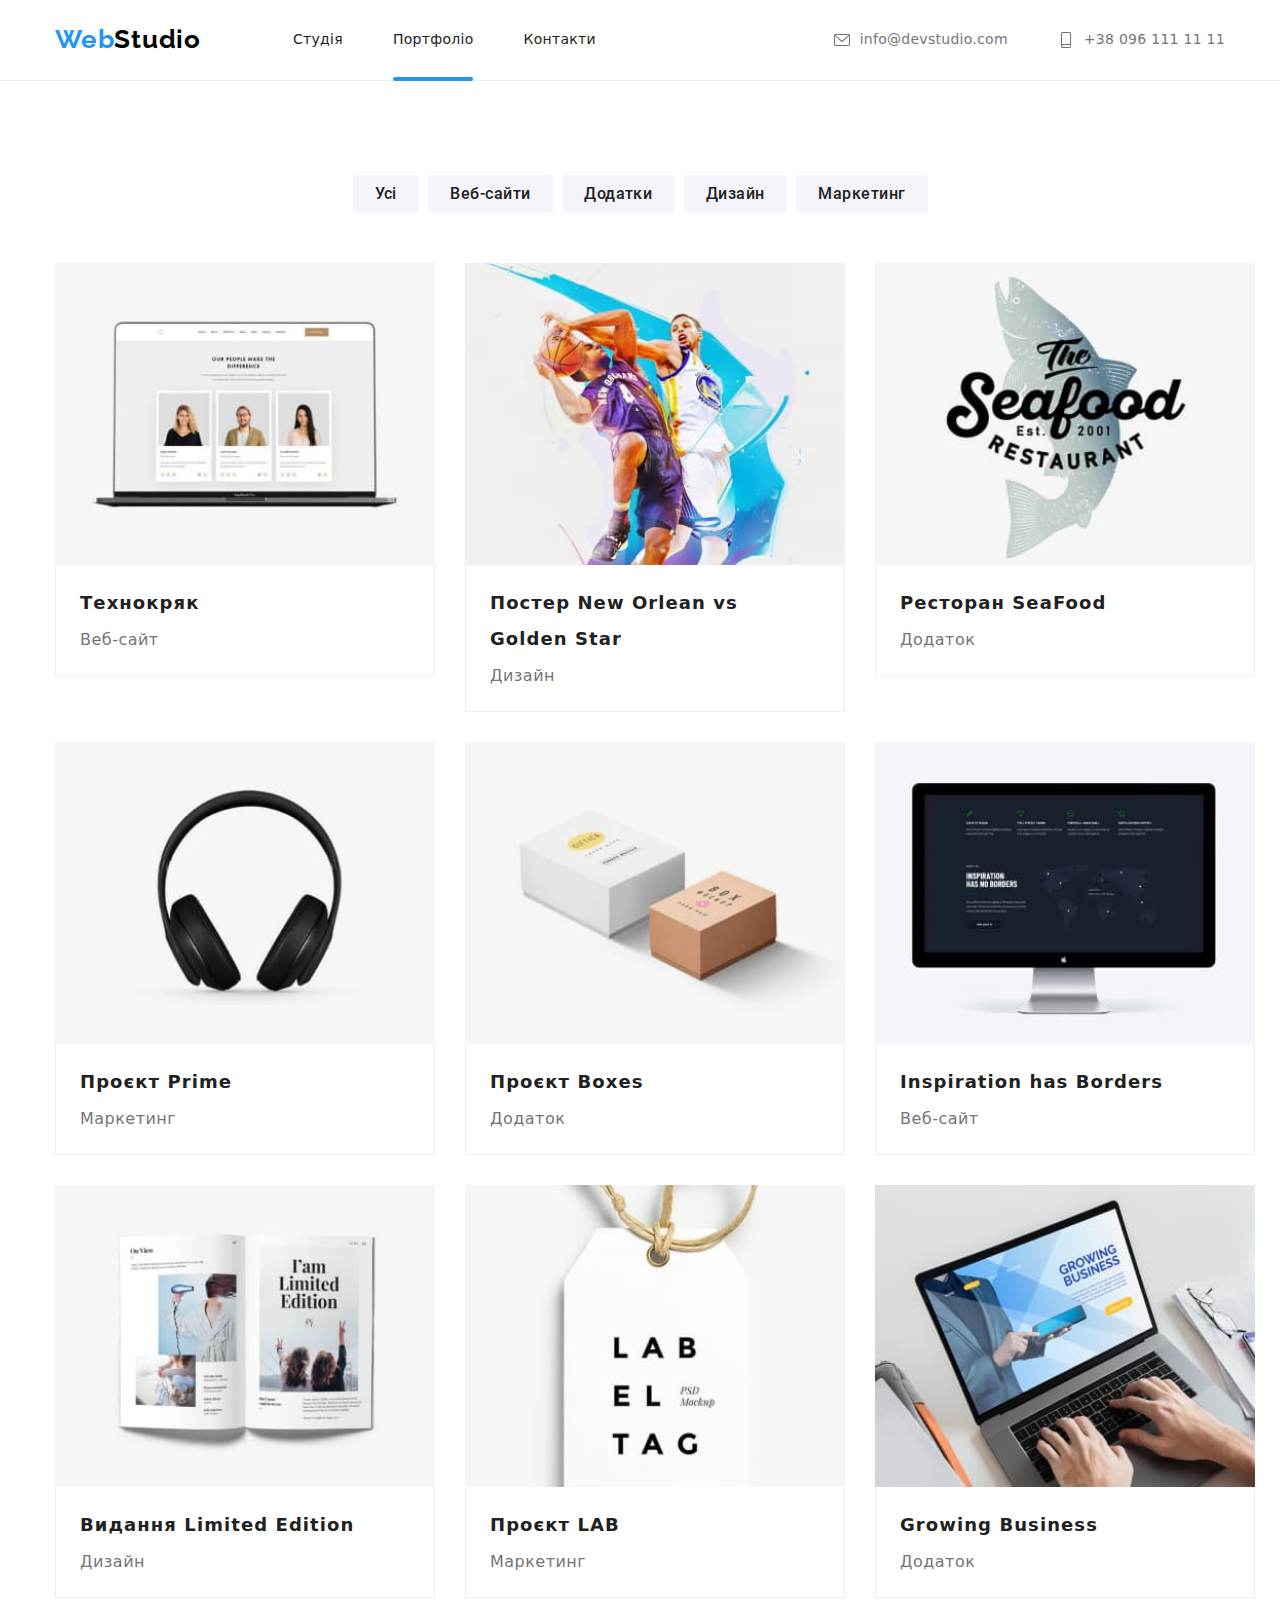
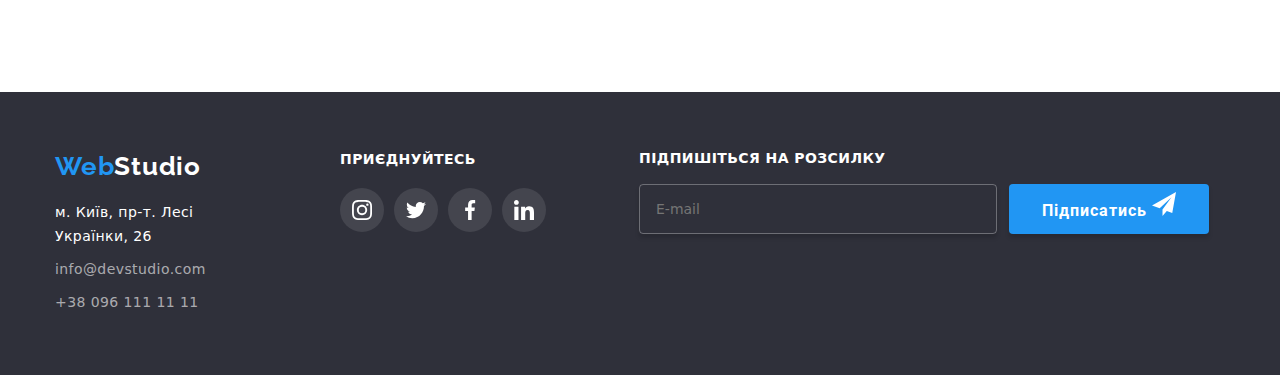
==== commit 1eb0afd0: "Повністю перенесено усі стилі до файлів з розширенням scss. Перейменовано стилі з застосуванням елем" ====
--- a/portfolio.html
+++ b/portfolio.html
@@ -64,160 +64,148 @@
               <button type="button" class="filters__btn">Маркетинг</button>
             </li>
           </ul>
-          <ul class="user-list portfolio-cards">
-            <li class="portfolio-card">
-              <div class="portfolio-img">
+          <ul class="portfolio-set">
+            <li class="portfolio-set__card">
+              <div class="portfolio-set__img">
                 <img src="./images/img.jpg" alt="Технокряк" />
-                <div class="more-information">
-                  <p>
-                    Ресурс пропонує комплексні пропозиції з різним рівнем
-                    функціоналу та сервісів. Все це дозволить відвідувачу
-                    отримати вичерпні відомості про компанію чи приватну особу.
-                  </p>
-                </div>
-              </div>
-              <div class="portfolio-card-item">
-                <h3 class="card-header">Технокряк</h3>
-                <p class="description">Веб-сайт</p>
-              </div>
-            </li>
-
-            <li class="portfolio-card">
-              <div class="portfolio-img">
+                <p class="portfolio-set__description">
+                  Ресурс пропонує комплексні пропозиції з різним рівнем
+                  функціоналу та сервісів. Все це дозволить відвідувачу отримати
+                  вичерпні відомості про компанію чи приватну особу.
+                </p>
+              </div>
+              <div class="portfolio-set__title">
+                <h3 class="portfolio-set__title--headline">Технокряк</h3>
+                <p class="portfolio-set__title--category">Веб-сайт</p>
+              </div>
+            </li>
+
+            <li class="portfolio-set__card">
+              <div class="portfolio-set__img">
                 <img
                   src="./images/img(1).jpg"
                   alt="Постер New Orlean vs Golden Star"
                 />
-                <div class="more-information">
-                  <p>
-                    Ресурс пропонує комплексні пропозиції з різним рівнем
-                    функціоналу та сервісів. Все це дозволить відвідувачу
-                    отримати вичерпні відомості про компанію чи приватну особу.
-                  </p>
-                </div>
-              </div>
-              <div class="portfolio-card-item">
-                <h3 class="card-header">Постер New Orlean vs Golden Star</h3>
-                <p class="description">Дизайн</p>
-              </div>
-            </li>
-
-            <li class="portfolio-card">
-              <div class="portfolio-img">
+                <p class="portfolio-set__description">
+                  Ресурс пропонує комплексні пропозиції з різним рівнем
+                  функціоналу та сервісів. Все це дозволить відвідувачу отримати
+                  вичерпні відомості про компанію чи приватну особу.
+                </p>
+              </div>
+              <div class="portfolio-set__title">
+                <h3 class="portfolio-set__title--headline">
+                  Постер New Orlean vs Golden Star
+                </h3>
+                <p class="portfolio-set__title--category">Дизайн</p>
+              </div>
+            </li>
+
+            <li class="portfolio-set__card">
+              <div class="portfolio-set__img">
                 <img src="./images/img(2).jpg" alt="Ресторан SeaFood" />
-                <div class="more-information">
-                  <p>
-                    Ресурс пропонує комплексні пропозиції з різним рівнем
-                    функціоналу та сервісів. Все це дозволить відвідувачу
-                    отримати вичерпні відомості про компанію чи приватну особу.
-                  </p>
-                </div>
-              </div>
-              <div class="portfolio-card-item">
-                <h3 class="card-header">Ресторан SeaFood</h3>
-                <p class="description">Додаток</p>
-              </div>
-            </li>
-
-            <li class="portfolio-card">
-              <div class="portfolio-img">
+                <p class="portfolio-set__description">
+                  Ресурс пропонує комплексні пропозиції з різним рівнем
+                  функціоналу та сервісів. Все це дозволить відвідувачу отримати
+                  вичерпні відомості про компанію чи приватну особу.
+                </p>
+              </div>
+              <div class="portfolio-set__title">
+                <h3 class="portfolio-set__title--headline">Ресторан SeaFood</h3>
+                <p class="portfolio-set__title--category">Додаток</p>
+              </div>
+            </li>
+
+            <li class="portfolio-set__card">
+              <div class="portfolio-set__img">
                 <img src="./images/img(3).jpg" alt="Проєкт Prime" />
-                <div class="more-information">
-                  <p>
-                    Ресурс пропонує комплексні пропозиції з різним рівнем
-                    функціоналу та сервісів. Все це дозволить відвідувачу
-                    отримати вичерпні відомості про компанію чи приватну особу.
-                  </p>
-                </div>
-              </div>
-              <div class="portfolio-card-item">
-                <h3 class="card-header">Проєкт Prime</h3>
-                <p class="description">Маркетинг</p>
-              </div>
-            </li>
-
-            <li class="portfolio-card">
-              <div class="portfolio-img">
+                <p class="portfolio-set__description">
+                  Ресурс пропонує комплексні пропозиції з різним рівнем
+                  функціоналу та сервісів. Все це дозволить відвідувачу отримати
+                  вичерпні відомості про компанію чи приватну особу.
+                </p>
+              </div>
+              <div class="portfolio-set__title">
+                <h3 class="portfolio-set__title--headline">Проєкт Prime</h3>
+                <p class="portfolio-set__title--category">Маркетинг</p>
+              </div>
+            </li>
+
+            <li class="portfolio-set__card">
+              <div class="portfolio-set__img">
                 <img src="./images/img(4).jpg" alt="Проєкт Boxes" />
-                <div class="more-information">
-                  <p>
-                    Ресурс пропонує комплексні пропозиції з різним рівнем
-                    функціоналу та сервісів. Все це дозволить відвідувачу
-                    отримати вичерпні відомості про компанію чи приватну особу.
-                  </p>
-                </div>
-              </div>
-              <div class="portfolio-card-item">
-                <h3 class="card-header">Проєкт Boxes</h3>
-                <p class="description">Додаток</p>
-              </div>
-            </li>
-
-            <li class="portfolio-card">
-              <div class="portfolio-img">
+                <p class="portfolio-set__description">
+                  Ресурс пропонує комплексні пропозиції з різним рівнем
+                  функціоналу та сервісів. Все це дозволить відвідувачу отримати
+                  вичерпні відомості про компанію чи приватну особу.
+                </p>
+              </div>
+              <div class="portfolio-set__title">
+                <h3 class="portfolio-set__title--headline">Проєкт Boxes</h3>
+                <p class="portfolio-set__title--category">Додаток</p>
+              </div>
+            </li>
+
+            <li class="portfolio-set__card">
+              <div class="portfolio-set__img">
                 <img src="./images/img(5).jpg" alt="Inspiration has Borders" />
-                <div class="more-information">
-                  <p>
-                    Ресурс пропонує комплексні пропозиції з різним рівнем
-                    функціоналу та сервісів. Все це дозволить відвідувачу
-                    отримати вичерпні відомості про компанію чи приватну особу.
-                  </p>
-                </div>
-              </div>
-              <div class="portfolio-card-item">
-                <h3 class="card-header">Inspiration has Borders</h3>
-                <p class="description">Веб-сайт</p>
-              </div>
-            </li>
-
-            <li class="portfolio-card">
-              <div class="portfolio-img">
+                <p class="portfolio-set__description">
+                  Ресурс пропонує комплексні пропозиції з різним рівнем
+                  функціоналу та сервісів. Все це дозволить відвідувачу отримати
+                  вичерпні відомості про компанію чи приватну особу.
+                </p>
+              </div>
+              <div class="portfolio-set__title">
+                <h3 class="portfolio-set__title--headline">
+                  Inspiration has Borders
+                </h3>
+                <p class="portfolio-set__title--category">Веб-сайт</p>
+              </div>
+            </li>
+
+            <li class="portfolio-set__card">
+              <div class="portfolio-set__img">
                 <img src="./images/img(6).jpg" alt="Видання Limited Edition" />
-                <div class="more-information">
-                  <p>
-                    Ресурс пропонує комплексні пропозиції з різним рівнем
-                    функціоналу та сервісів. Все це дозволить відвідувачу
-                    отримати вичерпні відомості про компанію чи приватну особу.
-                  </p>
-                </div>
-              </div>
-              <div class="portfolio-card-item">
-                <h3 class="card-header">Видання Limited Edition</h3>
-                <p class="description">Дизайн</p>
-              </div>
-            </li>
-
-            <li class="portfolio-card">
-              <div class="portfolio-img">
+                <p class="portfolio-set__description">
+                  Ресурс пропонує комплексні пропозиції з різним рівнем
+                  функціоналу та сервісів. Все це дозволить відвідувачу отримати
+                  вичерпні відомості про компанію чи приватну особу.
+                </p>
+              </div>
+              <div class="portfolio-set__title">
+                <h3 class="portfolio-set__title--headline">
+                  Видання Limited Edition
+                </h3>
+                <p class="portfolio-set__title--category">Дизайн</p>
+              </div>
+            </li>
+
+            <li class="portfolio-set__card">
+              <div class="portfolio-set__img">
                 <img src="./images/img(8).jpg" alt="Проєкт LAB" />
-                <div class="more-information">
-                  <p>
-                    Ресурс пропонує комплексні пропозиції з різним рівнем
-                    функціоналу та сервісів. Все це дозволить відвідувачу
-                    отримати вичерпні відомості про компанію чи приватну особу.
-                  </p>
-                </div>
-              </div>
-              <div class="portfolio-card-item">
-                <h3 class="card-header">Проєкт LAB</h3>
-                <p class="description">Маркетинг</p>
-              </div>
-            </li>
-
-            <li class="portfolio-card">
-              <div class="portfolio-img">
+                <p class="portfolio-set__description">
+                  Ресурс пропонує комплексні пропозиції з різним рівнем
+                  функціоналу та сервісів. Все це дозволить відвідувачу отримати
+                  вичерпні відомості про компанію чи приватну особу.
+                </p>
+              </div>
+              <div class="portfolio-set__title">
+                <h3 class="portfolio-set__title--headline">Проєкт LAB</h3>
+                <p class="portfolio-set__title--category">Маркетинг</p>
+              </div>
+            </li>
+
+            <li class="portfolio-set__card">
+              <div class="portfolio-set__img">
                 <img src="./images/img(7).jpg" alt="Growing Business" />
-                <div class="more-information">
-                  <p>
-                    Ресурс пропонує комплексні пропозиції з різним рівнем
-                    функціоналу та сервісів. Все це дозволить відвідувачу
-                    отримати вичерпні відомості про компанію чи приватну особу.
-                  </p>
-                </div>
-              </div>
-              <div class="portfolio-card-item">
-                <h3 class="card-header">Growing Business</h3>
-                <p class="description">Додаток</p>
+                <p class="portfolio-set__description">
+                  Ресурс пропонує комплексні пропозиції з різним рівнем
+                  функціоналу та сервісів. Все це дозволить відвідувачу отримати
+                  вичерпні відомості про компанію чи приватну особу.
+                </p>
+              </div>
+              <div class="portfolio-set__title">
+                <h3 class="portfolio-set__title--headline">Growing Business</h3>
+                <p class="portfolio-set__title--category">Додаток</p>
               </div>
             </li>
           </ul>
--- a/css/main.min.css
+++ b/css/main.min.css
@@ -1 +1 @@
-/*! modern-normalize v1.1.0 | MIT License | https://github.com/sindresorhus/modern-normalize */*,::before,::after{-webkit-box-sizing:border-box;box-sizing:border-box}html{line-height:1.15;-webkit-text-size-adjust:100%;-moz-tab-size:4;-o-tab-size:4;tab-size:4}body{margin:0;font-family:system-ui,-apple-system,"Segoe UI",Roboto,Helvetica,Arial,sans-serif,"Apple Color Emoji","Segoe UI Emoji"}hr{height:0;color:inherit}abbr[title]{-webkit-text-decoration:underline dotted;text-decoration:underline dotted}b,strong{font-weight:bolder}code,kbd,samp,pre{font-family:ui-monospace,SFMono-Regular,Consolas,"Liberation Mono",Menlo,monospace;font-size:1em}small{font-size:80%}sub,sup{font-size:75%;line-height:0;position:relative;vertical-align:baseline}sub{bottom:-0.25em}sup{top:-0.5em}table{text-indent:0;border-color:inherit}button,input,optgroup,select,textarea{font-family:inherit;font-size:100%;line-height:1.15;margin:0}button,select{text-transform:none}button,[type=button],[type=reset],[type=submit]{-webkit-appearance:button}::-moz-focus-inner{border-style:none;padding:0}:-moz-focusring{outline:1px dotted ButtonText}:-moz-ui-invalid{box-shadow:none}legend{padding:0}progress{vertical-align:baseline}::-webkit-inner-spin-button,::-webkit-outer-spin-button{height:auto}[type=search]{-webkit-appearance:textfield;outline-offset:-2px}::-webkit-search-decoration{-webkit-appearance:none}::-webkit-file-upload-button{-webkit-appearance:button;font:inherit}summary{display:list-item}.is-hidden{opacity:0;pointer-events:none;-webkit-transition-property:opacity;transition-property:opacity;-webkit-transition-duration:1000ms;transition-duration:1000ms;-webkit-transition-timing-function:cubic-bezier(0.4, 0, 0.2, 1);transition-timing-function:cubic-bezier(0.4, 0, 0.2, 1)}.active{position:relative}.active::after{content:"";position:absolute;display:block;bottom:-1px;height:4px;width:100%;border-radius:2px;background-color:#2196f3;-webkit-animation-name:nav-line;animation-name:nav-line;-webkit-animation-duration:1000ms;animation-duration:1000ms;-webkit-animation-timing-function:cubic-bezier(0.4, 0, 0.2, 1);animation-timing-function:cubic-bezier(0.4, 0, 0.2, 1)}.footer__social-media-link,.footer__contact,.footer__location,.footer__logo,.our-team__media-link,.header__contact,.header__nav-link,.header__logo{text-decoration:none;color:inherit;font-style:normal}.portfolio-set,.filters,.regular-customers__clients-list,.our-team__card-set,.our-work__card-set,.qualities__card-set,.header__nav-list,.social-media-set,.footer__social-media-bar,.our-team__media-bar{margin-top:0;margin-bottom:0;list-style:none;color:inherit;padding:0}@font-face{font-family:"Roboto";font-style:normal;font-weight:400;src:url("../fonts/roboto-v30-latin_cyrillic-regular.eot");src:local(""),url("../fonts/roboto-v30-latin_cyrillic-regular.eot?#iefix") format("embedded-opentype"),url("../fonts/roboto-v30-latin_cyrillic-regular.woff2") format("woff2"),url("../fonts/roboto-v30-latin_cyrillic-regular.woff") format("woff"),url("../fonts/roboto-v30-latin_cyrillic-regular.ttf") format("truetype"),url("../fonts/roboto-v30-latin_cyrillic-regular.svg#Roboto") format("svg")}@font-face{font-family:"Roboto";font-style:normal;font-weight:500;src:url("../fonts/roboto-v30-latin_cyrillic-500.eot");src:local(""),url("../fonts/roboto-v30-latin_cyrillic-500.eot?#iefix") format("embedded-opentype"),url("../fonts/roboto-v30-latin_cyrillic-500.woff2") format("woff2"),url("../fonts/roboto-v30-latin_cyrillic-500.woff") format("woff"),url("../fonts/roboto-v30-latin_cyrillic-500.ttf") format("truetype"),url("../fonts/roboto-v30-latin_cyrillic-500.svg#Roboto") format("svg")}@font-face{font-family:"Roboto";font-style:normal;font-weight:700;src:url("../fonts/roboto-v30-latin_cyrillic-700.eot");src:local(""),url("../fonts/roboto-v30-latin_cyrillic-700.eot?#iefix") format("embedded-opentype"),url("../fonts/roboto-v30-latin_cyrillic-700.woff2") format("woff2"),url("../fonts/roboto-v30-latin_cyrillic-700.woff") format("woff"),url("../fonts/roboto-v30-latin_cyrillic-700.ttf") format("truetype"),url("../fonts/roboto-v30-latin_cyrillic-700.svg#Roboto") format("svg")}@font-face{font-family:"Roboto";font-style:normal;font-weight:900;src:url("../fonts/roboto-v30-latin_cyrillic-900.eot");src:local(""),url("../fonts/roboto-v30-latin_cyrillic-900.eot?#iefix") format("embedded-opentype"),url("../fonts/roboto-v30-latin_cyrillic-900.woff2") format("woff2"),url("../fonts/roboto-v30-latin_cyrillic-900.woff") format("woff"),url("../fonts/roboto-v30-latin_cyrillic-900.ttf") format("truetype"),url("../fonts/roboto-v30-latin_cyrillic-900.svg#Roboto") format("svg")}@font-face{font-family:"Raleway";font-style:normal;font-weight:400;src:url("../fonts/raleway-v28-latin_cyrillic-regular.eot");src:local(""),url("../fonts/raleway-v28-latin_cyrillic-regular.eot?#iefix") format("embedded-opentype"),url("../fonts/raleway-v28-latin_cyrillic-regular.woff2") format("woff2"),url("../fonts/raleway-v28-latin_cyrillic-regular.woff") format("woff"),url("../fonts/raleway-v28-latin_cyrillic-regular.ttf") format("truetype"),url("../fonts/raleway-v28-latin_cyrillic-regular.svg#Raleway") format("svg")}@font-face{font-family:"Raleway";font-style:normal;font-weight:500;src:url("../fonts/raleway-v28-latin_cyrillic-500.eot");src:local(""),url("../fonts/raleway-v28-latin_cyrillic-500.eot?#iefix") format("embedded-opentype"),url("../fonts/raleway-v28-latin_cyrillic-500.woff2") format("woff2"),url("../fonts/raleway-v28-latin_cyrillic-500.woff") format("woff"),url("../fonts/raleway-v28-latin_cyrillic-500.ttf") format("truetype"),url("../fonts/raleway-v28-latin_cyrillic-500.svg#Raleway") format("svg")}@font-face{font-family:"Raleway";font-style:normal;font-weight:700;src:url("../fonts/raleway-v28-latin_cyrillic-700.eot");src:local(""),url("../fonts/raleway-v28-latin_cyrillic-700.eot?#iefix") format("embedded-opentype"),url("../fonts/raleway-v28-latin_cyrillic-700.woff2") format("woff2"),url("../fonts/raleway-v28-latin_cyrillic-700.woff") format("woff"),url("../fonts/raleway-v28-latin_cyrillic-700.ttf") format("truetype"),url("../fonts/raleway-v28-latin_cyrillic-700.svg#Raleway") format("svg")}@font-face{font-family:"Raleway";font-style:normal;font-weight:900;src:url("../fonts/raleway-v28-latin_cyrillic-900.eot");src:local(""),url("../fonts/raleway-v28-latin_cyrillic-900.eot?#iefix") format("embedded-opentype"),url("../fonts/raleway-v28-latin_cyrillic-900.woff2") format("woff2"),url("../fonts/raleway-v28-latin_cyrillic-900.woff") format("woff"),url("../fonts/raleway-v28-latin_cyrillic-900.ttf") format("truetype"),url("../fonts/raleway-v28-latin_cyrillic-900.svg#Raleway") format("svg")}body{color:#757575;background-color:#fff}h1,h2,h3,h4,h5,h6{margin:0}p{margin:0;padding:0}img{display:block;max-width:100%}.backdrop{position:fixed;top:0;left:0;opacity:1;width:100%;height:100%;background-color:rgba(0,0,0,.2);-webkit-transition-property:opacity;transition-property:opacity;-webkit-transition-duration:1000ms;transition-duration:1000ms;-webkit-transition-timing-function:cubic-bezier(0.4, 0, 0.2, 1);transition-timing-function:cubic-bezier(0.4, 0, 0.2, 1)}.backdrop.is-hidden{opacity:0}.container{width:1200px;margin:0 auto;display:-webkit-box;display:-ms-flexbox;display:flex;padding:0 15px}.backdrop.is-hidden>.modal{-webkit-transform:translate(-50%, -50%) scale(1.5);transform:translate(-50%, -50%) scale(1.5);opacity:0;pointer-events:none;-webkit-transition-property:opacity,-webkit-transform;transition-property:opacity,-webkit-transform;transition-property:opacity,transform;transition-property:opacity,transform,-webkit-transform;-webkit-transition-duration:1000ms;transition-duration:1000ms;-webkit-transition-timing-function:cubic-bezier(0.4, 0, 0.2, 1);transition-timing-function:cubic-bezier(0.4, 0, 0.2, 1)}.modal{position:absolute;top:50%;left:50%;-webkit-transform:translate(-50%, -50%) scale(1);transform:translate(-50%, -50%) scale(1);padding:40px;width:528px;background-color:#fff;-webkit-transition-property:opacity,-webkit-transform;transition-property:opacity,-webkit-transform;transition-property:transform,opacity;transition-property:transform,opacity,-webkit-transform;-webkit-transition-duration:1000ms;transition-duration:1000ms;-webkit-transition-timing-function:cubic-bezier(0.4, 0, 0.2, 1);transition-timing-function:cubic-bezier(0.4, 0, 0.2, 1)}.modal__close-window{position:absolute;top:8px;right:8px;display:-webkit-box;display:-ms-flexbox;display:flex;-webkit-box-pack:center;-ms-flex-pack:center;justify-content:center;-webkit-box-align:center;-ms-flex-align:center;align-items:center;width:30px;height:30px;border-radius:50%;border:1px solid rgba(0,0,0,.1);background-color:#fff;-webkit-transition-property:fill;transition-property:fill;-webkit-transition-duration:1000ms;transition-duration:1000ms;-webkit-transition-timing-function:cubic-bezier(0.4, 0, 0.2, 1);transition-timing-function:cubic-bezier(0.4, 0, 0.2, 1);cursor:pointer}.modal__close-window:hover{fill:#2196f3}.modal__icon-close{width:11px;height:11px}.section{padding:94px 0}.title,.regular-customers__title,.our-team__title,.our-work__title{color:#212121;font-size:36px;line-height:1.166;text-align:center;letter-spacing:.03em}@-webkit-keyframes nav-line{0%{-webkit-transform:scale(0);transform:scale(0)}100%{-webkit-transform:scale(1);transform:scale(1)}}@keyframes nav-line{0%{-webkit-transform:scale(0);transform:scale(0)}100%{-webkit-transform:scale(1);transform:scale(1)}}.social-media-set,.footer__social-media-bar,.our-team__media-bar{display:-webkit-box;display:-ms-flexbox;display:flex;-ms-flex-wrap:wrap;flex-wrap:wrap;margin:0 auto;width:206px;gap:10px;-webkit-box-pack:justify;-ms-flex-pack:justify;justify-content:space-between}.header{border-bottom:1px solid #ececec}.header__container{-webkit-box-align:center;-ms-flex-align:center;align-items:center;-webkit-box-pack:justify;-ms-flex-pack:justify;justify-content:space-between}.header__navbar{display:-webkit-box;display:-ms-flexbox;display:flex;-webkit-box-align:center;-ms-flex-align:center;align-items:center}.header__logo{width:145px;color:#000;font-family:"Raleway";font-weight:700;font-size:26px;line-height:1.14;letter-spacing:.03em}.header__logo--blue{color:#2196f3}.header__nav-list{display:-webkit-box;display:-ms-flexbox;display:flex;-webkit-box-pack:justify;-ms-flex-pack:justify;justify-content:space-between;-webkit-box-align:center;-ms-flex-align:center;align-items:center;min-width:281px;margin-left:93px;padding-left:0;color:#212121;font-weight:500;font-size:14px;line-height:1.14;letter-spacing:.02em}.header__nav-item:not(:last-child){margin-right:50px}.header__nav-link{display:inline-block;padding-top:32px;padding-bottom:32px;-webkit-transition-property:color;transition-property:color;-webkit-transition-duration:1000ms;transition-duration:1000ms;-webkit-transition-timing-function:cubic-bezier(0.4, 0, 0.2, 1);transition-timing-function:cubic-bezier(0.4, 0, 0.2, 1)}.header__nav-link:hover,.header__nav-link:focus{color:#2196f3}.header__contacts{display:-webkit-box;display:-ms-flexbox;display:flex;color:#757575;font-weight:500;font-size:14px;line-height:1.14px;letter-spacing:.02em}.header__contact{display:-webkit-box;display:-ms-flexbox;display:flex;-webkit-box-pack:center;-ms-flex-pack:center;justify-content:center;-webkit-box-align:center;-ms-flex-align:center;align-items:center;gap:10px;-webkit-transition-property:color;transition-property:color;-webkit-transition-duration:1000ms;transition-duration:1000ms;-webkit-transition-timing-function:cubic-bezier(0.4, 0, 0.2, 1);transition-timing-function:cubic-bezier(0.4, 0, 0.2, 1)}.header__contact:hover,.header__contact:focus{color:#2196f3}.header__contact:hover>.header__icon,.header__contact:focus>.header__icon{fill:#2196f3}.header__contact:not(:last-child){margin-right:50px}.header__icon{fill:#757575;width:16px;height:16px;-webkit-transition-property:fill;transition-property:fill;-webkit-transition-duration:1000ms;transition-duration:1000ms;-webkit-transition-timing-function:cubic-bezier(0.4, 0, 0.2, 1);transition-timing-function:cubic-bezier(0.4, 0, 0.2, 1)}.hero{height:600px;max-width:1600px;margin:0 auto;padding-bottom:200px;padding-top:200px;background-color:#c4c4c4;background-image:-webkit-gradient(linear, left top, left bottom, from(rgba(47, 48, 58, 0.4)), to(rgba(47, 48, 58, 0.4))),url(../images/hero.jpg);background-image:linear-gradient(rgba(47, 48, 58, 0.4), rgba(47, 48, 58, 0.4)),url(../images/hero.jpg);background-repeat:no-repeat;background-size:cover;background-position:center;color:#fff;font-weight:900;font-size:44px;line-height:1.364;text-align:center;letter-spacing:.06em;text-transform:uppercase}.hero__container{-webkit-box-orient:vertical;-webkit-box-direction:normal;-ms-flex-direction:column;flex-direction:column;-webkit-box-align:center;-ms-flex-align:center;align-items:center}.hero__title{margin-bottom:30px}.hero__btn{display:block;width:216px;height:50px;font-family:"Roboto";font-weight:700;font-size:16px;line-height:1.88;letter-spacing:.06em;background-color:#2196f3;color:#fff;border:none;border-radius:4px;cursor:pointer}.qualities__card-set{display:-webkit-box;display:-ms-flexbox;display:flex;-ms-flex-wrap:wrap;flex-wrap:wrap;margin:0 auto;width:1170px;gap:30px;-webkit-box-pack:justify;-ms-flex-pack:justify;justify-content:space-between}.qualities__card{width:270px;font-size:14px}.qualities__card-img{display:-webkit-box;display:-ms-flexbox;display:flex;-webkit-box-pack:center;-ms-flex-pack:center;justify-content:center;-webkit-box-align:center;-ms-flex-align:center;align-items:center;height:120px;margin-bottom:30px;background-color:#f5f4fa;border-radius:4px}.qualities__card-title{color:#212121;padding-bottom:10px;line-height:1.14;letter-spacing:.03em;text-transform:uppercase}.qualities__card-description{line-height:1.71;letter-spacing:.03em}.qualities__icon{fill:none;width:70px;height:70px;-webkit-transition-property:fill;transition-property:fill;-webkit-transition-duration:1000ms;transition-duration:1000ms;-webkit-transition-timing-function:cubic-bezier(0.4, 0, 0.2, 1);transition-timing-function:cubic-bezier(0.4, 0, 0.2, 1)}.our-work{padding-top:0}.our-work__title{margin-bottom:50px}.our-work__container{-webkit-box-orient:vertical;-webkit-box-direction:normal;-ms-flex-direction:column;flex-direction:column}.our-work__card-set{display:-webkit-box;display:-ms-flexbox;display:flex;-ms-flex-wrap:wrap;flex-wrap:wrap;margin:0 auto;width:1170px;gap:30px;-webkit-box-pack:justify;-ms-flex-pack:justify;justify-content:space-between}.our-work__card{position:relative}.our-work__card-description{position:absolute;bottom:0;display:-webkit-box;display:-ms-flexbox;display:flex;-webkit-box-align:center;-ms-flex-align:center;align-items:center;-webkit-box-pack:center;-ms-flex-pack:center;justify-content:center;width:100%;min-height:70px;color:#fff;background-color:rgba(47,48,58,.8);font-weight:700;font-size:14px;line-height:16px;letter-spacing:.03em;text-transform:uppercase}.our-team{background-color:#f5f4fa}.our-team__container{-webkit-box-orient:vertical;-webkit-box-direction:normal;-ms-flex-direction:column;flex-direction:column}.our-team__title{margin-bottom:50px}.our-team__card-set{display:-webkit-box;display:-ms-flexbox;display:flex;-ms-flex-wrap:wrap;flex-wrap:wrap;margin:0 auto;width:1170;gap:30px;-webkit-box-pack:justify;-ms-flex-pack:justify;justify-content:space-between}.our-team__card{background-color:#fff;-webkit-box-shadow:0px 1px 3px rgba(0,0,0,.12),0px 1px 1px rgba(0,0,0,.14),0px 2px 1px rgba(0,0,0,.2);box-shadow:0px 1px 3px rgba(0,0,0,.12),0px 1px 1px rgba(0,0,0,.14),0px 2px 1px rgba(0,0,0,.2);border-radius:0px 0px 4px 4px}.our-team__worker-info{padding:30px 0;padding-left:32px;padding-right:32px}.our-team__worker-name{color:#212121;font-weight:500;font-size:16px;line-height:1.19;text-align:center;letter-spacing:.03em;margin-bottom:10px}.our-team__worker-position{font-size:16px;line-height:1.19;text-align:center;letter-spacing:.03em;margin-bottom:28px}.our-team__media-link{display:inline-block;width:44px;height:44px;padding:12px;fill:#afb1b8;border-radius:50%;background-color:none;-webkit-transition-property:background-color,fill;transition-property:background-color,fill;-webkit-transition-duration:1000ms;transition-duration:1000ms;-webkit-transition-timing-function:cubic-bezier(0.4, 0, 0.2, 1);transition-timing-function:cubic-bezier(0.4, 0, 0.2, 1)}.our-team__media-link:hover{fill:#fff;background-color:#2196f3}.our-team__media-icon{width:20px;height:20px}.regular-customers__container{-webkit-box-orient:vertical;-webkit-box-direction:normal;-ms-flex-direction:column;flex-direction:column}.regular-customers__title{margin-bottom:50px}.regular-customers__clients-list{display:-webkit-box;display:-ms-flexbox;display:flex;-ms-flex-wrap:wrap;flex-wrap:wrap;margin:0 auto;width:100%;gap:30px;-webkit-box-pack:justify;-ms-flex-pack:justify;justify-content:space-between}.regular-customers__client-card{display:-webkit-box;display:-ms-flexbox;display:flex;-webkit-box-pack:center;-ms-flex-pack:center;justify-content:center;-webkit-box-align:center;-ms-flex-align:center;align-items:center;height:92px;width:170px;border:#afb1b8 solid 1px;border-radius:4px;fill:#afb1b8;-webkit-transition-property:fill,border-color;transition-property:fill,border-color;-webkit-transition-duration:1000ms;transition-duration:1000ms;-webkit-transition-timing-function:cubic-bezier(0.4, 0, 0.2, 1);transition-timing-function:cubic-bezier(0.4, 0, 0.2, 1)}.regular-customers__client-card:hover,.regular-customers__client-card:focus{fill:#2196f3;border-color:#2196f3}.footer{background-color:#2f303a;padding-top:60px;padding-bottom:60px;color:rgba(255,255,255,.6);font-size:14px;line-height:1.71;letter-spacing:.03em}.footer__about{margin-right:70px;width:215px}.footer__logo{width:145px;color:#fff;font-family:"Raleway";font-weight:700;font-size:26px;line-height:1.14;letter-spacing:.03em;display:block;margin-bottom:20px}.footer__logo-start{color:#2196f3}.footer__adress{display:-webkit-box;display:-ms-flexbox;display:flex;-webkit-box-orient:vertical;-webkit-box-direction:normal;-ms-flex-direction:column;flex-direction:column;gap:9px}.footer__location{display:block;color:#fff}.footer__contact{-webkit-transition-property:color;transition-property:color;-webkit-transition-duration:1000ms;transition-duration:1000ms;-webkit-transition-timing-function:cubic-bezier(0.4, 0, 0.2, 1);transition-timing-function:cubic-bezier(0.4, 0, 0.2, 1)}.footer__contact:hover,.footer__contact:focus{color:#2196f3}.footer__socials-title{color:#fff;font-weight:700;font-size:14px;line-height:1.14;letter-spacing:.03em;text-transform:uppercase;margin-bottom:20px}.footer__social-media-link{display:inline-block;width:44px;height:44px;padding:12px;fill:#fff;border-radius:50%;background-color:rgba(255,255,255,.1);-webkit-transition-property:background-color,fill;transition-property:background-color,fill;-webkit-transition-duration:1000ms;transition-duration:1000ms;-webkit-transition-timing-function:cubic-bezier(0.4, 0, 0.2, 1);transition-timing-function:cubic-bezier(0.4, 0, 0.2, 1)}.footer__social-media-link:hover{background-color:#2196f3}.footer__social-media-icon{width:20px;height:20px}.footer__join-us{display:-webkit-box;display:-ms-flexbox;display:flex;-webkit-box-orient:vertical;-webkit-box-direction:normal;-ms-flex-direction:column;flex-direction:column;margin-left:93px}.footer__join-us-label{margin-bottom:20px;color:#fff;font-weight:700;font-size:14px;line-height:.875;letter-spacing:.03em;text-transform:uppercase}.footer__join-us__container{display:-webkit-box;display:-ms-flexbox;display:flex;gap:12px}.footer__join-us__input{width:358px;height:50px;padding-left:16px;color:#fff;background-color:inherit;border:1px solid rgba(255,255,255,.3);-webkit-box-shadow:0px 4px 4px rgba(0,0,0,.15);box-shadow:0px 4px 4px rgba(0,0,0,.15);border-radius:4px}.footer__join-us__btn{display:block;width:200px;height:50px;font-family:"Roboto";font-weight:700;font-size:16px;line-height:1.88;letter-spacing:.06em;background-color:#2196f3;color:#fff;border:none;border-radius:4px;cursor:pointer;gap:10px;-webkit-box-shadow:0px 4px 4px rgba(0,0,0,.15);box-shadow:0px 4px 4px rgba(0,0,0,.15)}.footer__join-us__btn__icon{fill:#fff;width:24px;height:24px;-webkit-transition-property:fill;transition-property:fill;-webkit-transition-duration:1000ms;transition-duration:1000ms;-webkit-transition-timing-function:cubic-bezier(0.4, 0, 0.2, 1);transition-timing-function:cubic-bezier(0.4, 0, 0.2, 1)}.callback-form{display:-webkit-box;display:-ms-flexbox;display:flex;-webkit-box-orient:vertical;-webkit-box-direction:normal;-ms-flex-direction:column;flex-direction:column;-webkit-box-align:center;-ms-flex-align:center;align-items:center;width:100%;height:100%}.callback-form__title{font-weight:700;font-size:20px;line-height:.87;letter-spacing:.03em;color:#212121;margin-bottom:12px}.callback-form__container{display:-webkit-box;display:-ms-flexbox;display:flex;-webkit-box-orient:vertical;-webkit-box-direction:normal;-ms-flex-direction:column;flex-direction:column;width:100%;margin-bottom:20px}.callback-form__input-item{position:relative;margin-top:4px;margin-bottom:10px}.callback-form__input{width:100%;height:40px;padding-left:42px;border:1px solid rgba(33,33,33,.2);border-radius:4px;-webkit-transition-property:border-color;transition-property:border-color;-webkit-transition-duration:1000ms;transition-duration:1000ms;-webkit-transition-timing-function:cubic-bezier(0.4, 0, 0.2, 1);transition-timing-function:cubic-bezier(0.4, 0, 0.2, 1)}.callback-form__input:focus{outline:none;border-color:#2196f3}.callback-form__input:focus+.callback-form__input-icon{fill:#2196f3}.callback-form__input-icon{position:absolute;top:11px;left:12px;width:18px;height:18px;-webkit-transition-property:fill;transition-property:fill;-webkit-transition-duration:1000ms;transition-duration:1000ms;-webkit-transition-timing-function:cubic-bezier(0.4, 0, 0.2, 1);transition-timing-function:cubic-bezier(0.4, 0, 0.2, 1)}.callback-form__textarea{min-height:120px;max-height:130px;padding:12px 16px;margin-top:4px;margin-bottom:0;resize:vertical;border:1px solid rgba(33,33,33,.2);-webkit-transition-property:border-color;transition-property:border-color;-webkit-transition-duration:1000ms;transition-duration:1000ms;-webkit-transition-timing-function:cubic-bezier(0.4, 0, 0.2, 1);transition-timing-function:cubic-bezier(0.4, 0, 0.2, 1)}.callback-form__textarea:focus{outline:none;border-color:#2196f3}.callback-form__confirm{position:relative;display:block;padding-left:24.38px;text-align:center;font-weight:400;font-size:14px;line-height:1.71;letter-spacing:.03em;margin-bottom:30px}.callback-form__checkbox{-webkit-appearance:none;-moz-appearance:none;appearance:none}.callback-form__checkbox:checked~.callback-form__custom-checkbox{border-color:#fff;background-color:#2196f3}.callback-form__custom-checkbox{position:absolute;left:0;top:4.465px;width:16px;height:15px;border:2px solid #212121;fill:#fff;border-radius:2px;-webkit-transition-property:background-color,border-color;transition-property:background-color,border-color;-webkit-transition-duration:1000ms;transition-duration:1000ms;-webkit-transition-timing-function:cubic-bezier(0.4, 0, 0.2, 1);transition-timing-function:cubic-bezier(0.4, 0, 0.2, 1)}.callback-form__btn{display:block;width:200px;height:50px;font-family:"Roboto";font-weight:700;font-size:16px;line-height:1.88;letter-spacing:.06em;background-color:#2196f3;color:#fff;border:none;border-radius:4px;cursor:pointer;-webkit-box-shadow:0px 4px 4px rgba(0,0,0,.15);box-shadow:0px 4px 4px rgba(0,0,0,.15);-webkit-transition-property:background-color;transition-property:background-color;-webkit-transition-duration:1000ms;transition-duration:1000ms;-webkit-transition-timing-function:cubic-bezier(0.4, 0, 0.2, 1);transition-timing-function:cubic-bezier(0.4, 0, 0.2, 1)}.callback-form__btn:hover{background-color:#188ce8}.portfolio__container{-webkit-box-orient:vertical;-webkit-box-direction:normal;-ms-flex-direction:column;flex-direction:column}.filters{display:-webkit-box;display:-ms-flexbox;display:flex;-ms-flex-wrap:wrap;flex-wrap:wrap;margin:0 auto;width:575px;gap:8px;-webkit-box-pack:justify;-ms-flex-pack:justify;justify-content:space-between;margin-bottom:50px}.filters__btn{padding:6px 22px;background-color:#f5f4fa;color:#212121;cursor:pointer;font-family:"Roboto";font-style:normal;font-weight:500;font-size:16px;line-height:1.62;text-align:center;letter-spacing:.03em;border:none;border-radius:4px;-webkit-transition-property:background-color,color,-webkit-box-shadow;transition-property:background-color,color,-webkit-box-shadow;transition-property:background-color,color,box-shadow;transition-property:background-color,color,box-shadow,-webkit-box-shadow;-webkit-transition-duration:1000ms;transition-duration:1000ms;-webkit-transition-timing-function:cubic-bezier(0.4, 0, 0.2, 1);transition-timing-function:cubic-bezier(0.4, 0, 0.2, 1)}.filters__btn:hover,.filters__btn:focus{background-color:#2196f3;color:#fff;-webkit-box-shadow:0px 3px 1px rgba(0,0,0,.1),0px 1px 2px rgba(0,0,0,.08),0px 2px 2px rgba(0,0,0,.12);box-shadow:0px 3px 1px rgba(0,0,0,.1),0px 1px 2px rgba(0,0,0,.08),0px 2px 2px rgba(0,0,0,.12)}.portfolio-set{display:-webkit-box;display:-ms-flexbox;display:flex;-ms-flex-wrap:wrap;flex-wrap:wrap;margin:0 auto;width:1170px;gap:30px;-webkit-box-pack:justify;-ms-flex-pack:justify;justify-content:space-between}.portfolio-set__card{-ms-flex-preferred-size:calc((100% - 60px)/3);flex-basis:calc((100% - 60px)/3);margin-right:30px;margin-bottom:30px;-webkit-transition-property:-webkit-box-shadow;transition-property:-webkit-box-shadow;transition-property:box-shadow;transition-property:box-shadow, -webkit-box-shadow;-webkit-transition-duration:1000ms;transition-duration:1000ms;-webkit-transition-timing-function:transition-timing-function;transition-timing-function:transition-timing-function}.portfolio-set__card:hover,.portfolio-set__card:focus{-webkit-box-shadow:0px 1px 1px rgba(0,0,0,.12),0px 4px 4px rgba(0,0,0,.06),1px 4px 6px rgba(0,0,0,.16);box-shadow:0px 1px 1px rgba(0,0,0,.12),0px 4px 4px rgba(0,0,0,.06),1px 4px 6px rgba(0,0,0,.16)}.portfolio-set__img{position:relative;overflow:hidden}.portfolio-set__img>img{display:block;width:100%;-o-object-fit:cover;object-fit:cover}.portfolio-set__description{position:absolute;bottom:0;-webkit-transform:translateY(100%);transform:translateY(100%);display:-webkit-box;display:-ms-flexbox;display:flex;-webkit-box-pack:center;-ms-flex-pack:center;justify-content:center;-webkit-box-align:center;-ms-flex-align:center;align-items:center;padding:0 24px;width:100%;height:100%;background-color:rgba(33,150,243,.9);-webkit-transition-property:-webkit-transform;transition-property:-webkit-transform;transition-property:transform;transition-property:transform, -webkit-transform;-webkit-transition-duration:1000ms;transition-duration:1000ms;-webkit-transition-timing-function:cubic-bezier(0.4, 0, 0.2, 1);transition-timing-function:cubic-bezier(0.4, 0, 0.2, 1);font-size:18px;line-height:1.56;letter-spacing:.03em;color:#fff}/*# sourceMappingURL=main.min.css.map */+/*! modern-normalize v1.1.0 | MIT License | https://github.com/sindresorhus/modern-normalize */*,::before,::after{-webkit-box-sizing:border-box;box-sizing:border-box}html{line-height:1.15;-webkit-text-size-adjust:100%;-moz-tab-size:4;-o-tab-size:4;tab-size:4}body{margin:0;font-family:system-ui,-apple-system,"Segoe UI",Roboto,Helvetica,Arial,sans-serif,"Apple Color Emoji","Segoe UI Emoji"}hr{height:0;color:inherit}abbr[title]{-webkit-text-decoration:underline dotted;text-decoration:underline dotted}b,strong{font-weight:bolder}code,kbd,samp,pre{font-family:ui-monospace,SFMono-Regular,Consolas,"Liberation Mono",Menlo,monospace;font-size:1em}small{font-size:80%}sub,sup{font-size:75%;line-height:0;position:relative;vertical-align:baseline}sub{bottom:-0.25em}sup{top:-0.5em}table{text-indent:0;border-color:inherit}button,input,optgroup,select,textarea{font-family:inherit;font-size:100%;line-height:1.15;margin:0}button,select{text-transform:none}button,[type=button],[type=reset],[type=submit]{-webkit-appearance:button}::-moz-focus-inner{border-style:none;padding:0}:-moz-focusring{outline:1px dotted ButtonText}:-moz-ui-invalid{box-shadow:none}legend{padding:0}progress{vertical-align:baseline}::-webkit-inner-spin-button,::-webkit-outer-spin-button{height:auto}[type=search]{-webkit-appearance:textfield;outline-offset:-2px}::-webkit-search-decoration{-webkit-appearance:none}::-webkit-file-upload-button{-webkit-appearance:button;font:inherit}summary{display:list-item}.is-hidden{opacity:0;pointer-events:none;-webkit-transition-property:opacity;transition-property:opacity;-webkit-transition-duration:250ms;transition-duration:250ms;-webkit-transition-timing-function:cubic-bezier(0.4, 0, 0.2, 1);transition-timing-function:cubic-bezier(0.4, 0, 0.2, 1)}.active{position:relative}.active::after{content:"";position:absolute;display:block;bottom:-1px;height:4px;width:100%;border-radius:2px;background-color:#2196f3;-webkit-animation-name:nav-line;animation-name:nav-line;-webkit-animation-duration:250ms;animation-duration:250ms;-webkit-animation-timing-function:cubic-bezier(0.4, 0, 0.2, 1);animation-timing-function:cubic-bezier(0.4, 0, 0.2, 1)}.footer__social-media-link,.footer__contact,.footer__location,.footer__logo,.our-team__media-link,.header__contact,.header__nav-link,.header__logo{text-decoration:none;color:inherit;font-style:normal}.portfolio-set,.filters,.regular-customers__clients-list,.our-team__card-set,.our-work__card-set,.qualities__card-set,.header__nav-list,.social-media-set,.footer__social-media-bar,.our-team__media-bar{margin-top:0;margin-bottom:0;list-style:none;color:inherit;padding:0}@font-face{font-family:"Roboto";font-style:normal;font-weight:400;src:url("../fonts/roboto-v30-latin_cyrillic-regular.eot");src:local(""),url("../fonts/roboto-v30-latin_cyrillic-regular.eot?#iefix") format("embedded-opentype"),url("../fonts/roboto-v30-latin_cyrillic-regular.woff2") format("woff2"),url("../fonts/roboto-v30-latin_cyrillic-regular.woff") format("woff"),url("../fonts/roboto-v30-latin_cyrillic-regular.ttf") format("truetype"),url("../fonts/roboto-v30-latin_cyrillic-regular.svg#Roboto") format("svg")}@font-face{font-family:"Roboto";font-style:normal;font-weight:500;src:url("../fonts/roboto-v30-latin_cyrillic-500.eot");src:local(""),url("../fonts/roboto-v30-latin_cyrillic-500.eot?#iefix") format("embedded-opentype"),url("../fonts/roboto-v30-latin_cyrillic-500.woff2") format("woff2"),url("../fonts/roboto-v30-latin_cyrillic-500.woff") format("woff"),url("../fonts/roboto-v30-latin_cyrillic-500.ttf") format("truetype"),url("../fonts/roboto-v30-latin_cyrillic-500.svg#Roboto") format("svg")}@font-face{font-family:"Roboto";font-style:normal;font-weight:700;src:url("../fonts/roboto-v30-latin_cyrillic-700.eot");src:local(""),url("../fonts/roboto-v30-latin_cyrillic-700.eot?#iefix") format("embedded-opentype"),url("../fonts/roboto-v30-latin_cyrillic-700.woff2") format("woff2"),url("../fonts/roboto-v30-latin_cyrillic-700.woff") format("woff"),url("../fonts/roboto-v30-latin_cyrillic-700.ttf") format("truetype"),url("../fonts/roboto-v30-latin_cyrillic-700.svg#Roboto") format("svg")}@font-face{font-family:"Roboto";font-style:normal;font-weight:900;src:url("../fonts/roboto-v30-latin_cyrillic-900.eot");src:local(""),url("../fonts/roboto-v30-latin_cyrillic-900.eot?#iefix") format("embedded-opentype"),url("../fonts/roboto-v30-latin_cyrillic-900.woff2") format("woff2"),url("../fonts/roboto-v30-latin_cyrillic-900.woff") format("woff"),url("../fonts/roboto-v30-latin_cyrillic-900.ttf") format("truetype"),url("../fonts/roboto-v30-latin_cyrillic-900.svg#Roboto") format("svg")}@font-face{font-family:"Raleway";font-style:normal;font-weight:400;src:url("../fonts/raleway-v28-latin_cyrillic-regular.eot");src:local(""),url("../fonts/raleway-v28-latin_cyrillic-regular.eot?#iefix") format("embedded-opentype"),url("../fonts/raleway-v28-latin_cyrillic-regular.woff2") format("woff2"),url("../fonts/raleway-v28-latin_cyrillic-regular.woff") format("woff"),url("../fonts/raleway-v28-latin_cyrillic-regular.ttf") format("truetype"),url("../fonts/raleway-v28-latin_cyrillic-regular.svg#Raleway") format("svg")}@font-face{font-family:"Raleway";font-style:normal;font-weight:500;src:url("../fonts/raleway-v28-latin_cyrillic-500.eot");src:local(""),url("../fonts/raleway-v28-latin_cyrillic-500.eot?#iefix") format("embedded-opentype"),url("../fonts/raleway-v28-latin_cyrillic-500.woff2") format("woff2"),url("../fonts/raleway-v28-latin_cyrillic-500.woff") format("woff"),url("../fonts/raleway-v28-latin_cyrillic-500.ttf") format("truetype"),url("../fonts/raleway-v28-latin_cyrillic-500.svg#Raleway") format("svg")}@font-face{font-family:"Raleway";font-style:normal;font-weight:700;src:url("../fonts/raleway-v28-latin_cyrillic-700.eot");src:local(""),url("../fonts/raleway-v28-latin_cyrillic-700.eot?#iefix") format("embedded-opentype"),url("../fonts/raleway-v28-latin_cyrillic-700.woff2") format("woff2"),url("../fonts/raleway-v28-latin_cyrillic-700.woff") format("woff"),url("../fonts/raleway-v28-latin_cyrillic-700.ttf") format("truetype"),url("../fonts/raleway-v28-latin_cyrillic-700.svg#Raleway") format("svg")}@font-face{font-family:"Raleway";font-style:normal;font-weight:900;src:url("../fonts/raleway-v28-latin_cyrillic-900.eot");src:local(""),url("../fonts/raleway-v28-latin_cyrillic-900.eot?#iefix") format("embedded-opentype"),url("../fonts/raleway-v28-latin_cyrillic-900.woff2") format("woff2"),url("../fonts/raleway-v28-latin_cyrillic-900.woff") format("woff"),url("../fonts/raleway-v28-latin_cyrillic-900.ttf") format("truetype"),url("../fonts/raleway-v28-latin_cyrillic-900.svg#Raleway") format("svg")}body{color:#757575;background-color:#fff}h1,h2,h3,h4,h5,h6{margin:0}p{margin:0;padding:0}img{display:block;max-width:100%}.backdrop{position:fixed;top:0;left:0;opacity:1;width:100%;height:100%;background-color:rgba(0,0,0,.2);-webkit-transition-property:opacity;transition-property:opacity;-webkit-transition-duration:250ms;transition-duration:250ms;-webkit-transition-timing-function:cubic-bezier(0.4, 0, 0.2, 1);transition-timing-function:cubic-bezier(0.4, 0, 0.2, 1)}.backdrop.is-hidden{opacity:0}.container{width:1200px;margin:0 auto;display:-webkit-box;display:-ms-flexbox;display:flex;padding:0 15px}.backdrop.is-hidden>.modal{-webkit-transform:translate(-50%, -50%) scale(1.5);transform:translate(-50%, -50%) scale(1.5);opacity:0;pointer-events:none;-webkit-transition-property:opacity,-webkit-transform;transition-property:opacity,-webkit-transform;transition-property:opacity,transform;transition-property:opacity,transform,-webkit-transform;-webkit-transition-duration:250ms;transition-duration:250ms;-webkit-transition-timing-function:cubic-bezier(0.4, 0, 0.2, 1);transition-timing-function:cubic-bezier(0.4, 0, 0.2, 1)}.modal{position:absolute;top:50%;left:50%;-webkit-transform:translate(-50%, -50%) scale(1);transform:translate(-50%, -50%) scale(1);padding:40px;width:528px;background-color:#fff;-webkit-transition-property:opacity,-webkit-transform;transition-property:opacity,-webkit-transform;transition-property:transform,opacity;transition-property:transform,opacity,-webkit-transform;-webkit-transition-duration:250ms;transition-duration:250ms;-webkit-transition-timing-function:cubic-bezier(0.4, 0, 0.2, 1);transition-timing-function:cubic-bezier(0.4, 0, 0.2, 1)}.modal__close-window{position:absolute;top:8px;right:8px;display:-webkit-box;display:-ms-flexbox;display:flex;-webkit-box-pack:center;-ms-flex-pack:center;justify-content:center;-webkit-box-align:center;-ms-flex-align:center;align-items:center;width:30px;height:30px;border-radius:50%;border:1px solid rgba(0,0,0,.1);background-color:#fff;-webkit-transition-property:fill;transition-property:fill;-webkit-transition-duration:250ms;transition-duration:250ms;-webkit-transition-timing-function:cubic-bezier(0.4, 0, 0.2, 1);transition-timing-function:cubic-bezier(0.4, 0, 0.2, 1);cursor:pointer}.modal__close-window:hover{fill:#2196f3}.modal__icon-close{width:11px;height:11px}.section{padding:94px 0}.title,.regular-customers__title,.our-team__title,.our-work__title{color:#212121;font-size:36px;line-height:1.166;text-align:center;letter-spacing:.03em}@-webkit-keyframes nav-line{0%{-webkit-transform:scale(0);transform:scale(0)}100%{-webkit-transform:scale(1);transform:scale(1)}}@keyframes nav-line{0%{-webkit-transform:scale(0);transform:scale(0)}100%{-webkit-transform:scale(1);transform:scale(1)}}.social-media-set,.footer__social-media-bar,.our-team__media-bar{display:-webkit-box;display:-ms-flexbox;display:flex;-ms-flex-wrap:wrap;flex-wrap:wrap;margin:0 auto;width:206px;gap:10px;-webkit-box-pack:justify;-ms-flex-pack:justify;justify-content:space-between}.header{border-bottom:1px solid #ececec}.header__container{-webkit-box-align:center;-ms-flex-align:center;align-items:center;-webkit-box-pack:justify;-ms-flex-pack:justify;justify-content:space-between}.header__navbar{display:-webkit-box;display:-ms-flexbox;display:flex;-webkit-box-align:center;-ms-flex-align:center;align-items:center}.header__logo{width:145px;color:#000;font-family:"Raleway";font-weight:700;font-size:26px;line-height:1.14;letter-spacing:.03em}.header__logo--blue{color:#2196f3}.header__nav-list{display:-webkit-box;display:-ms-flexbox;display:flex;-webkit-box-pack:justify;-ms-flex-pack:justify;justify-content:space-between;-webkit-box-align:center;-ms-flex-align:center;align-items:center;min-width:281px;margin-left:93px;padding-left:0;color:#212121;font-weight:500;font-size:14px;line-height:1.14;letter-spacing:.02em}.header__nav-item:not(:last-child){margin-right:50px}.header__nav-link{display:inline-block;padding-top:32px;padding-bottom:32px;-webkit-transition-property:color;transition-property:color;-webkit-transition-duration:250ms;transition-duration:250ms;-webkit-transition-timing-function:cubic-bezier(0.4, 0, 0.2, 1);transition-timing-function:cubic-bezier(0.4, 0, 0.2, 1)}.header__nav-link:hover,.header__nav-link:focus{color:#2196f3}.header__contacts{display:-webkit-box;display:-ms-flexbox;display:flex;color:#757575;font-weight:500;font-size:14px;line-height:1.14px;letter-spacing:.02em}.header__contact{display:-webkit-box;display:-ms-flexbox;display:flex;-webkit-box-pack:center;-ms-flex-pack:center;justify-content:center;-webkit-box-align:center;-ms-flex-align:center;align-items:center;gap:10px;-webkit-transition-property:color;transition-property:color;-webkit-transition-duration:250ms;transition-duration:250ms;-webkit-transition-timing-function:cubic-bezier(0.4, 0, 0.2, 1);transition-timing-function:cubic-bezier(0.4, 0, 0.2, 1)}.header__contact:hover,.header__contact:focus{color:#2196f3}.header__contact:hover>.header__icon,.header__contact:focus>.header__icon{fill:#2196f3}.header__contact:not(:last-child){margin-right:50px}.header__icon{fill:#757575;width:16px;height:16px;-webkit-transition-property:fill;transition-property:fill;-webkit-transition-duration:250ms;transition-duration:250ms;-webkit-transition-timing-function:cubic-bezier(0.4, 0, 0.2, 1);transition-timing-function:cubic-bezier(0.4, 0, 0.2, 1)}.hero{height:600px;max-width:1600px;margin:0 auto;padding-bottom:200px;padding-top:200px;background-color:#c4c4c4;background-image:-webkit-gradient(linear, left top, left bottom, from(rgba(47, 48, 58, 0.4)), to(rgba(47, 48, 58, 0.4))),url(../images/hero.jpg);background-image:linear-gradient(rgba(47, 48, 58, 0.4), rgba(47, 48, 58, 0.4)),url(../images/hero.jpg);background-repeat:no-repeat;background-size:cover;background-position:center;color:#fff;font-weight:900;font-size:44px;line-height:1.364;text-align:center;letter-spacing:.06em;text-transform:uppercase}.hero__container{-webkit-box-orient:vertical;-webkit-box-direction:normal;-ms-flex-direction:column;flex-direction:column;-webkit-box-align:center;-ms-flex-align:center;align-items:center}.hero__title{margin-bottom:30px}.hero__btn{display:block;width:216px;height:50px;font-family:"Roboto";font-weight:700;font-size:16px;line-height:1.88;letter-spacing:.06em;background-color:#2196f3;color:#fff;border:none;border-radius:4px;cursor:pointer}.qualities__card-set{display:-webkit-box;display:-ms-flexbox;display:flex;-ms-flex-wrap:wrap;flex-wrap:wrap;margin:0 auto;width:1170px;gap:30px;-webkit-box-pack:justify;-ms-flex-pack:justify;justify-content:space-between}.qualities__card{width:270px;font-size:14px}.qualities__card-img{display:-webkit-box;display:-ms-flexbox;display:flex;-webkit-box-pack:center;-ms-flex-pack:center;justify-content:center;-webkit-box-align:center;-ms-flex-align:center;align-items:center;height:120px;margin-bottom:30px;background-color:#f5f4fa;border-radius:4px}.qualities__card-title{color:#212121;padding-bottom:10px;line-height:1.14;letter-spacing:.03em;text-transform:uppercase}.qualities__card-description{line-height:1.71;letter-spacing:.03em}.qualities__icon{fill:none;width:70px;height:70px;-webkit-transition-property:fill;transition-property:fill;-webkit-transition-duration:250ms;transition-duration:250ms;-webkit-transition-timing-function:cubic-bezier(0.4, 0, 0.2, 1);transition-timing-function:cubic-bezier(0.4, 0, 0.2, 1)}.our-work{padding-top:0}.our-work__title{margin-bottom:50px}.our-work__container{-webkit-box-orient:vertical;-webkit-box-direction:normal;-ms-flex-direction:column;flex-direction:column}.our-work__card-set{display:-webkit-box;display:-ms-flexbox;display:flex;-ms-flex-wrap:wrap;flex-wrap:wrap;margin:0 auto;width:1170px;gap:30px;-webkit-box-pack:justify;-ms-flex-pack:justify;justify-content:space-between}.our-work__card{position:relative}.our-work__card-description{position:absolute;bottom:0;display:-webkit-box;display:-ms-flexbox;display:flex;-webkit-box-align:center;-ms-flex-align:center;align-items:center;-webkit-box-pack:center;-ms-flex-pack:center;justify-content:center;width:100%;min-height:70px;color:#fff;background-color:rgba(47,48,58,.8);font-weight:700;font-size:14px;line-height:16px;letter-spacing:.03em;text-transform:uppercase}.our-team{background-color:#f5f4fa}.our-team__container{-webkit-box-orient:vertical;-webkit-box-direction:normal;-ms-flex-direction:column;flex-direction:column}.our-team__title{margin-bottom:50px}.our-team__card-set{display:-webkit-box;display:-ms-flexbox;display:flex;-ms-flex-wrap:wrap;flex-wrap:wrap;margin:0 auto;width:1170;gap:30px;-webkit-box-pack:justify;-ms-flex-pack:justify;justify-content:space-between}.our-team__card{background-color:#fff;-webkit-box-shadow:0px 1px 3px rgba(0,0,0,.12),0px 1px 1px rgba(0,0,0,.14),0px 2px 1px rgba(0,0,0,.2);box-shadow:0px 1px 3px rgba(0,0,0,.12),0px 1px 1px rgba(0,0,0,.14),0px 2px 1px rgba(0,0,0,.2);border-radius:0px 0px 4px 4px}.our-team__worker-info{padding:30px 0;padding-left:32px;padding-right:32px}.our-team__worker-name{color:#212121;font-weight:500;font-size:16px;line-height:1.19;text-align:center;letter-spacing:.03em;margin-bottom:10px}.our-team__worker-position{font-size:16px;line-height:1.19;text-align:center;letter-spacing:.03em;margin-bottom:28px}.our-team__media-link{display:inline-block;width:44px;height:44px;padding:12px;fill:#afb1b8;border-radius:50%;background-color:none;-webkit-transition-property:background-color,fill;transition-property:background-color,fill;-webkit-transition-duration:250ms;transition-duration:250ms;-webkit-transition-timing-function:cubic-bezier(0.4, 0, 0.2, 1);transition-timing-function:cubic-bezier(0.4, 0, 0.2, 1)}.our-team__media-link:hover{fill:#fff;background-color:#2196f3}.our-team__media-icon{width:20px;height:20px}.regular-customers__container{-webkit-box-orient:vertical;-webkit-box-direction:normal;-ms-flex-direction:column;flex-direction:column}.regular-customers__title{margin-bottom:50px}.regular-customers__clients-list{display:-webkit-box;display:-ms-flexbox;display:flex;-ms-flex-wrap:wrap;flex-wrap:wrap;margin:0 auto;width:100%;gap:30px;-webkit-box-pack:justify;-ms-flex-pack:justify;justify-content:space-between}.regular-customers__client-card{display:-webkit-box;display:-ms-flexbox;display:flex;-webkit-box-pack:center;-ms-flex-pack:center;justify-content:center;-webkit-box-align:center;-ms-flex-align:center;align-items:center;height:92px;width:170px;border:#afb1b8 solid 1px;border-radius:4px;fill:#afb1b8;-webkit-transition-property:fill,border-color;transition-property:fill,border-color;-webkit-transition-duration:250ms;transition-duration:250ms;-webkit-transition-timing-function:cubic-bezier(0.4, 0, 0.2, 1);transition-timing-function:cubic-bezier(0.4, 0, 0.2, 1)}.regular-customers__client-card:hover,.regular-customers__client-card:focus{fill:#2196f3;border-color:#2196f3}.footer{background-color:#2f303a;padding-top:60px;padding-bottom:60px;color:rgba(255,255,255,.6);font-size:14px;line-height:1.71;letter-spacing:.03em}.footer__about{margin-right:70px;width:215px}.footer__logo{width:145px;color:#fff;font-family:"Raleway";font-weight:700;font-size:26px;line-height:1.14;letter-spacing:.03em;display:block;margin-bottom:20px}.footer__logo-start{color:#2196f3}.footer__adress{display:-webkit-box;display:-ms-flexbox;display:flex;-webkit-box-orient:vertical;-webkit-box-direction:normal;-ms-flex-direction:column;flex-direction:column;gap:9px}.footer__location{display:block;color:#fff}.footer__contact{-webkit-transition-property:color;transition-property:color;-webkit-transition-duration:250ms;transition-duration:250ms;-webkit-transition-timing-function:cubic-bezier(0.4, 0, 0.2, 1);transition-timing-function:cubic-bezier(0.4, 0, 0.2, 1)}.footer__contact:hover,.footer__contact:focus{color:#2196f3}.footer__socials-title{color:#fff;font-weight:700;font-size:14px;line-height:1.14;letter-spacing:.03em;text-transform:uppercase;margin-bottom:20px}.footer__social-media-link{display:inline-block;width:44px;height:44px;padding:12px;fill:#fff;border-radius:50%;background-color:rgba(255,255,255,.1);-webkit-transition-property:background-color,fill;transition-property:background-color,fill;-webkit-transition-duration:250ms;transition-duration:250ms;-webkit-transition-timing-function:cubic-bezier(0.4, 0, 0.2, 1);transition-timing-function:cubic-bezier(0.4, 0, 0.2, 1)}.footer__social-media-link:hover{background-color:#2196f3}.footer__social-media-icon{width:20px;height:20px}.footer__join-us{display:-webkit-box;display:-ms-flexbox;display:flex;-webkit-box-orient:vertical;-webkit-box-direction:normal;-ms-flex-direction:column;flex-direction:column;margin-left:93px}.footer__join-us-label{margin-bottom:20px;color:#fff;font-weight:700;font-size:14px;line-height:.875;letter-spacing:.03em;text-transform:uppercase}.footer__join-us__container{display:-webkit-box;display:-ms-flexbox;display:flex;gap:12px}.footer__join-us__input{width:358px;height:50px;padding-left:16px;color:#fff;background-color:inherit;border:1px solid rgba(255,255,255,.3);-webkit-box-shadow:0px 4px 4px rgba(0,0,0,.15);box-shadow:0px 4px 4px rgba(0,0,0,.15);border-radius:4px}.footer__join-us__btn{display:block;width:200px;height:50px;font-family:"Roboto";font-weight:700;font-size:16px;line-height:1.88;letter-spacing:.06em;background-color:#2196f3;color:#fff;border:none;border-radius:4px;cursor:pointer;gap:10px;-webkit-box-shadow:0px 4px 4px rgba(0,0,0,.15);box-shadow:0px 4px 4px rgba(0,0,0,.15)}.footer__join-us__btn__icon{fill:#fff;width:24px;height:24px;-webkit-transition-property:fill;transition-property:fill;-webkit-transition-duration:250ms;transition-duration:250ms;-webkit-transition-timing-function:cubic-bezier(0.4, 0, 0.2, 1);transition-timing-function:cubic-bezier(0.4, 0, 0.2, 1)}.callback-form{display:-webkit-box;display:-ms-flexbox;display:flex;-webkit-box-orient:vertical;-webkit-box-direction:normal;-ms-flex-direction:column;flex-direction:column;-webkit-box-align:center;-ms-flex-align:center;align-items:center;width:100%;height:100%}.callback-form__title{font-weight:700;font-size:20px;line-height:.87;letter-spacing:.03em;color:#212121;margin-bottom:12px}.callback-form__container{display:-webkit-box;display:-ms-flexbox;display:flex;-webkit-box-orient:vertical;-webkit-box-direction:normal;-ms-flex-direction:column;flex-direction:column;width:100%;margin-bottom:20px}.callback-form__input-item{position:relative;margin-top:4px;margin-bottom:10px}.callback-form__input{width:100%;height:40px;padding-left:42px;border:1px solid rgba(33,33,33,.2);border-radius:4px;-webkit-transition-property:border-color;transition-property:border-color;-webkit-transition-duration:250ms;transition-duration:250ms;-webkit-transition-timing-function:cubic-bezier(0.4, 0, 0.2, 1);transition-timing-function:cubic-bezier(0.4, 0, 0.2, 1)}.callback-form__input:focus{outline:none;border-color:#2196f3}.callback-form__input:focus+.callback-form__input-icon{fill:#2196f3}.callback-form__input-icon{position:absolute;top:11px;left:12px;width:18px;height:18px;-webkit-transition-property:fill;transition-property:fill;-webkit-transition-duration:250ms;transition-duration:250ms;-webkit-transition-timing-function:cubic-bezier(0.4, 0, 0.2, 1);transition-timing-function:cubic-bezier(0.4, 0, 0.2, 1)}.callback-form__textarea{min-height:120px;max-height:130px;padding:12px 16px;margin-top:4px;margin-bottom:0;resize:vertical;border:1px solid rgba(33,33,33,.2);-webkit-transition-property:border-color;transition-property:border-color;-webkit-transition-duration:250ms;transition-duration:250ms;-webkit-transition-timing-function:cubic-bezier(0.4, 0, 0.2, 1);transition-timing-function:cubic-bezier(0.4, 0, 0.2, 1)}.callback-form__textarea:focus{outline:none;border-color:#2196f3}.callback-form__confirm{position:relative;display:block;padding-left:24.38px;text-align:center;font-weight:400;font-size:14px;line-height:1.71;letter-spacing:.03em;margin-bottom:30px}.callback-form__checkbox{-webkit-appearance:none;-moz-appearance:none;appearance:none}.callback-form__checkbox:checked~.callback-form__custom-checkbox{border:none;background-color:#2196f3}.callback-form__custom-checkbox{position:absolute;left:0;top:4.465px;width:16px;height:15px;border:2px solid #212121;fill:#fff;border-radius:2px;-webkit-transition-property:background-color,border;transition-property:background-color,border;-webkit-transition-duration:250ms;transition-duration:250ms;-webkit-transition-timing-function:cubic-bezier(0.4, 0, 0.2, 1);transition-timing-function:cubic-bezier(0.4, 0, 0.2, 1)}.callback-form__btn{display:block;width:200px;height:50px;font-family:"Roboto";font-weight:700;font-size:16px;line-height:1.88;letter-spacing:.06em;background-color:#2196f3;color:#fff;border:none;border-radius:4px;cursor:pointer;-webkit-box-shadow:0px 4px 4px rgba(0,0,0,.15);box-shadow:0px 4px 4px rgba(0,0,0,.15);-webkit-transition-property:background-color;transition-property:background-color;-webkit-transition-duration:250ms;transition-duration:250ms;-webkit-transition-timing-function:cubic-bezier(0.4, 0, 0.2, 1);transition-timing-function:cubic-bezier(0.4, 0, 0.2, 1)}.callback-form__btn:hover{background-color:#188ce8}.portfolio__container{-webkit-box-orient:vertical;-webkit-box-direction:normal;-ms-flex-direction:column;flex-direction:column}.filters{display:-webkit-box;display:-ms-flexbox;display:flex;-ms-flex-wrap:wrap;flex-wrap:wrap;margin:0 auto;width:575px;gap:8px;-webkit-box-pack:justify;-ms-flex-pack:justify;justify-content:space-between;margin-bottom:50px}.filters__btn{padding:6px 22px;background-color:#f5f4fa;color:#212121;cursor:pointer;font-family:"Roboto";font-style:normal;font-weight:500;font-size:16px;line-height:1.62;text-align:center;letter-spacing:.03em;border:none;border-radius:4px;-webkit-transition-property:background-color,color,-webkit-box-shadow;transition-property:background-color,color,-webkit-box-shadow;transition-property:background-color,color,box-shadow;transition-property:background-color,color,box-shadow,-webkit-box-shadow;-webkit-transition-duration:250ms;transition-duration:250ms;-webkit-transition-timing-function:cubic-bezier(0.4, 0, 0.2, 1);transition-timing-function:cubic-bezier(0.4, 0, 0.2, 1)}.filters__btn:hover,.filters__btn:focus{background-color:#2196f3;color:#fff;-webkit-box-shadow:0px 3px 1px rgba(0,0,0,.1),0px 1px 2px rgba(0,0,0,.08),0px 2px 2px rgba(0,0,0,.12);box-shadow:0px 3px 1px rgba(0,0,0,.1),0px 1px 2px rgba(0,0,0,.08),0px 2px 2px rgba(0,0,0,.12)}.portfolio-set{display:-webkit-box;display:-ms-flexbox;display:flex;-ms-flex-wrap:wrap;flex-wrap:wrap;margin:0 auto;width:inherit;gap:30px;-webkit-box-pack:justify;-ms-flex-pack:justify;justify-content:space-between}.portfolio-set__card{-ms-flex-preferred-size:calc((100% - 60px)/3);flex-basis:calc((100% - 60px)/3);-webkit-transition-property:-webkit-box-shadow;transition-property:-webkit-box-shadow;transition-property:box-shadow;transition-property:box-shadow, -webkit-box-shadow;-webkit-transition-duration:250ms;transition-duration:250ms;-webkit-transition-timing-function:transition-timing-function;transition-timing-function:transition-timing-function}.portfolio-set__card:hover,.portfolio-set__card:focus{-webkit-box-shadow:0px 1px 1px rgba(0,0,0,.12),0px 4px 4px rgba(0,0,0,.06),1px 4px 6px rgba(0,0,0,.16);box-shadow:0px 1px 1px rgba(0,0,0,.12),0px 4px 4px rgba(0,0,0,.06),1px 4px 6px rgba(0,0,0,.16)}.portfolio-set__card:hover .portfolio-set__description,.portfolio-set__card:focus .portfolio-set__description{-webkit-transform:translateY(0);transform:translateY(0)}.portfolio-set__img{position:relative;overflow:hidden}.portfolio-set__img>img{display:block;width:100%;-o-object-fit:cover;object-fit:cover}.portfolio-set__description{position:absolute;bottom:0;-webkit-transform:translateY(100%);transform:translateY(100%);display:-webkit-box;display:-ms-flexbox;display:flex;-webkit-box-pack:center;-ms-flex-pack:center;justify-content:center;-webkit-box-align:center;-ms-flex-align:center;align-items:center;padding:0 24px;width:100%;height:100%;background-color:rgba(33,150,243,.9);-webkit-transition-property:-webkit-transform;transition-property:-webkit-transform;transition-property:transform;transition-property:transform, -webkit-transform;-webkit-transition-duration:250ms;transition-duration:250ms;-webkit-transition-timing-function:cubic-bezier(0.4, 0, 0.2, 1);transition-timing-function:cubic-bezier(0.4, 0, 0.2, 1);font-size:18px;line-height:1.56;letter-spacing:.03em;color:#fff}.portfolio-set__title{padding:20px 24px;border-bottom:1px solid #eee;border-left:1px solid #eee;border-right:1px solid #eee}.portfolio-set__title--headline{color:#212121;font-size:18px;line-height:2;letter-spacing:.06em;margin-bottom:4px}.portfolio-set__title--category{font-size:16px;line-height:1.88;letter-spacing:.03em}/*# sourceMappingURL=main.min.css.map */